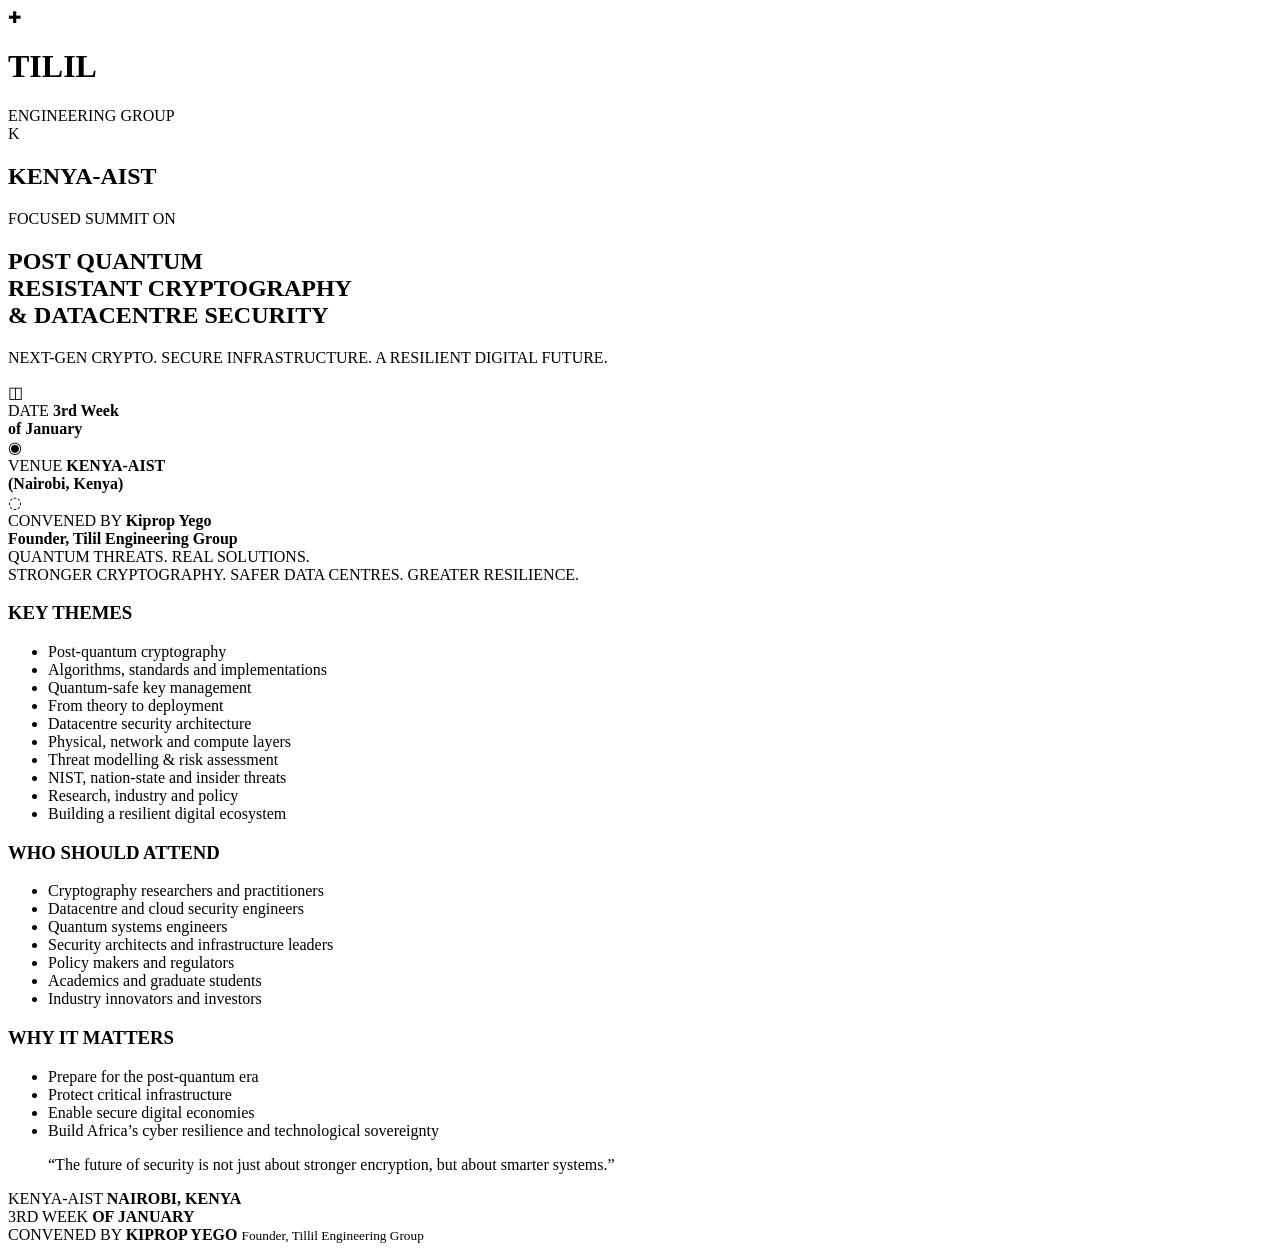
==== index.html @ 7e818df9 "Create landing page for the post-quantum cyber summit." ====
<!DOCTYPE html>
<html lang="en">
  <head>
    <meta charset="UTF-8" />
    <meta name="viewport" content="width=device-width, initial-scale=1.0" />
    <title>Post Quantum Security Summit</title>
    <meta
      name="description"
      content="Post Quantum Resistant Cryptography & Datacentre Security Summit in Nairobi, Kenya."
    />
    <link rel="preconnect" href="https://fonts.googleapis.com" />
    <link rel="preconnect" href="https://fonts.gstatic.com" crossorigin />
    <link
      href="https://fonts.googleapis.com/css2?family=Inter:wght@400;500;600;700;800;900&family=Orbitron:wght@400;500;600;700;800;900&display=swap"
      rel="stylesheet"
    />
    <link rel="stylesheet" href="styles.css" />
  </head>
  <body>
    <div class="page-shell">
      <header class="topbar">
        <div class="brand-block left-brand">
          <div class="cross-icon" aria-hidden="true">✚</div>
          <div class="brand-copy">
            <h1>TILIL</h1>
            <span>ENGINEERING GROUP</span>
          </div>
        </div>

        <div class="brand-block right-brand">
          <div class="brand-mark" aria-hidden="true">K</div>
          <div class="brand-copy">
            <h2>KENYA-AIST</h2>
          </div>
        </div>
      </header>

      <main class="content">
        <section class="hero">
          <div class="hero-text">
            <p class="eyebrow">FOCUSED SUMMIT ON</p>
            <h2>
              POST QUANTUM<br />
              RESISTANT CRYPTOGRAPHY<br />
              &amp; DATACENTRE SECURITY
            </h2>
            <p class="hero-tagline">
              NEXT-GEN CRYPTO. SECURE INFRASTRUCTURE. A RESILIENT DIGITAL FUTURE.
            </p>
          </div>

          <div class="event-meta">
            <div class="meta-item">
              <div class="meta-icon">◫</div>
              <div class="meta-copy">
                <span class="label">DATE</span>
                <strong>3rd Week<br />of January</strong>
              </div>
            </div>

            <div class="meta-item">
              <div class="meta-icon">◉</div>
              <div class="meta-copy">
                <span class="label">VENUE</span>
                <strong>KENYA-AIST<br />(Nairobi, Kenya)</strong>
              </div>
            </div>

            <div class="meta-item">
              <div class="meta-icon">◌</div>
              <div class="meta-copy">
                <span class="label">CONVENED BY</span>
                <strong>Kiprop Yego<br />Founder, Tilil Engineering Group</strong>
              </div>
            </div>
          </div>
        </section>

        <section class="threat-band">
          <div class="threat-copy left">
            <span>QUANTUM</span>
            <span>THREATS.</span>
            <span>REAL SOLUTIONS.</span>
          </div>

          <div class="shield-wrap" aria-label="Cyber security illustration">
            <div class="shield">
              <div class="lock">
                <span class="lock-shackle"></span>
                <span class="lock-body"></span>
              </div>
            </div>
          </div>

          <div class="threat-copy right">
            <span>STRONGER</span>
            <span>CRYPTOGRAPHY.</span>
            <span>SAFER DATA CENTRES.</span>
            <span>GREATER RESILIENCE.</span>
          </div>
        </section>

        <section class="info-panels">
          <article class="panel themes">
            <h3>KEY THEMES</h3>
            <ul>
              <li>Post-quantum cryptography</li>
              <li>Algorithms, standards and implementations</li>
              <li>Quantum-safe key management</li>
              <li>From theory to deployment</li>
              <li>Datacentre security architecture</li>
              <li>Physical, network and compute layers</li>
              <li>Threat modelling &amp; risk assessment</li>
              <li>NIST, nation-state and insider threats</li>
              <li>Research, industry and policy</li>
              <li>Building a resilient digital ecosystem</li>
            </ul>
          </article>

          <article class="panel audience">
            <h3>WHO SHOULD ATTEND</h3>
            <ul>
              <li>Cryptography researchers and practitioners</li>
              <li>Datacentre and cloud security engineers</li>
              <li>Quantum systems engineers</li>
              <li>Security architects and infrastructure leaders</li>
              <li>Policy makers and regulators</li>
              <li>Academics and graduate students</li>
              <li>Industry innovators and investors</li>
            </ul>
          </article>

          <article class="panel why">
            <h3>WHY IT MATTERS</h3>
            <ul>
              <li>Prepare for the post-quantum era</li>
              <li>Protect critical infrastructure</li>
              <li>Enable secure digital economies</li>
              <li>Build Africa’s cyber resilience and technological sovereignty</li>
            </ul>
            <blockquote>
              “The future of security is not just about stronger encryption,
              but about smarter systems.”
            </blockquote>
          </article>
        </section>

        <footer class="bottom-banner">
          <div class="footer-item location">
            <span class="mini-label">KENYA-AIST</span>
            <strong>NAIROBI, KENYA</strong>
          </div>
          <div class="footer-item date-box">
            <span class="mini-label">3RD WEEK</span>
            <strong>OF JANUARY</strong>
          </div>
          <div class="footer-item host">
            <span class="mini-label">CONVENED BY</span>
            <strong>KIPROP YEGO</strong>
            <small>Founder, Tillil Engineering Group</small>
          </div>
        </footer>
      </main>
    </div>
  </body>
</html>
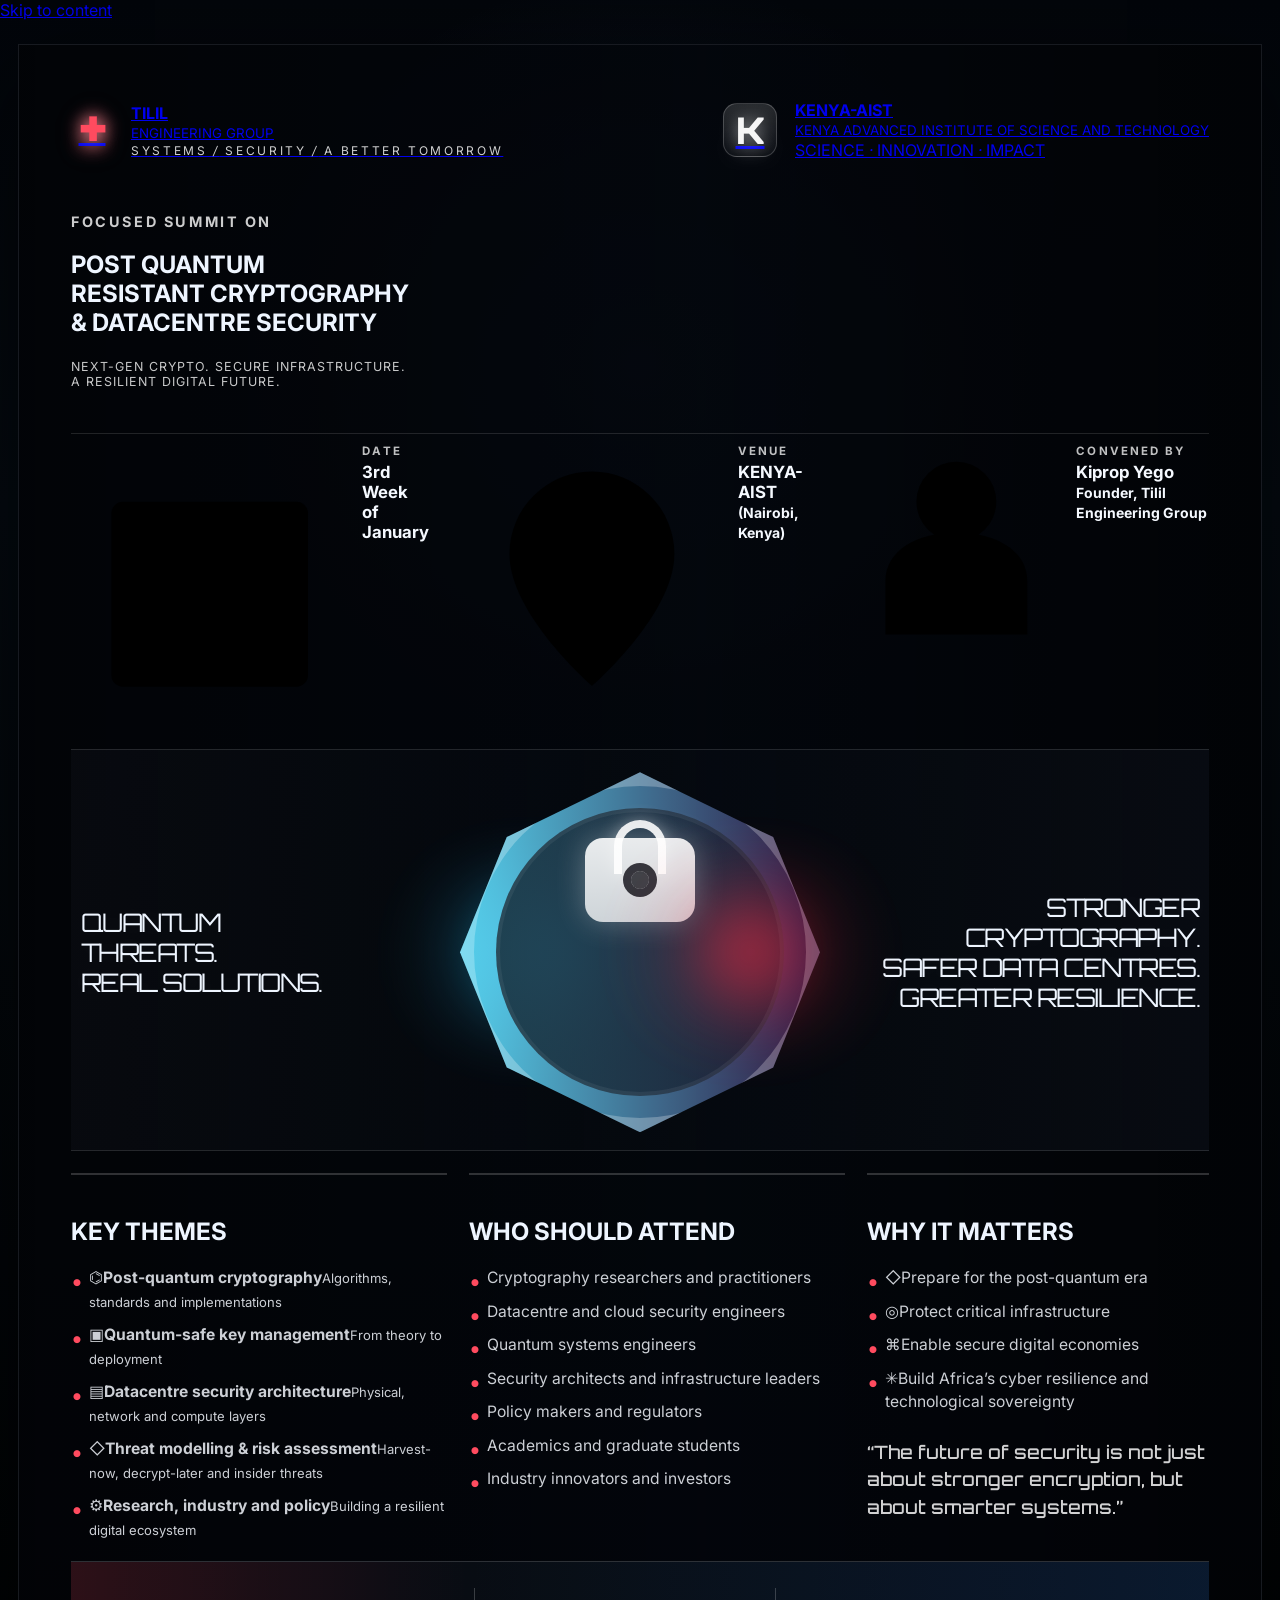
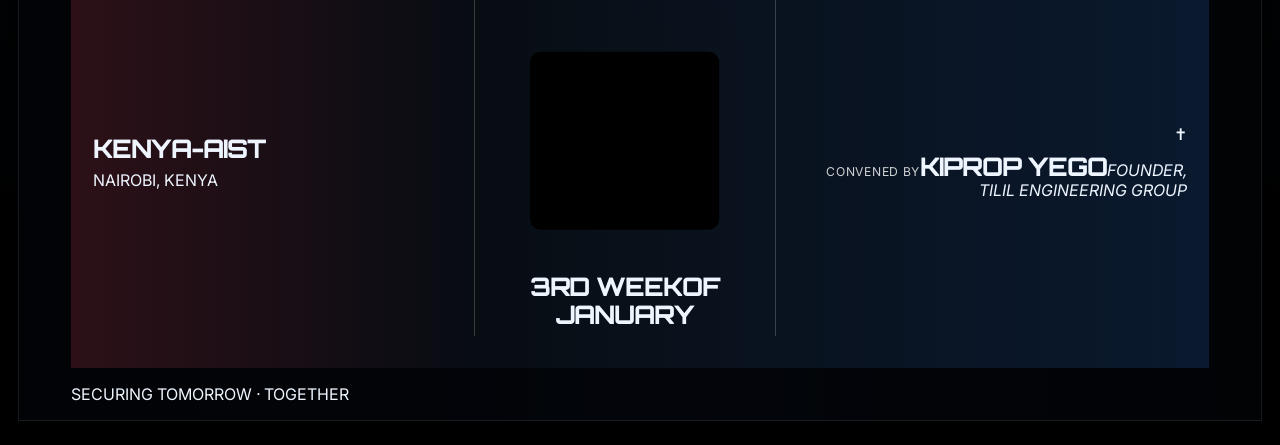
==== commit f2f59ccc: "Refine summit landing page markup and accessibility" ====
--- a/index.html
+++ b/index.html
@@ -3,163 +3,76 @@
   <head>
     <meta charset="UTF-8" />
     <meta name="viewport" content="width=device-width, initial-scale=1.0" />
-    <title>Post Quantum Security Summit</title>
-    <meta
-      name="description"
-      content="Post Quantum Resistant Cryptography & Datacentre Security Summit in Nairobi, Kenya."
-    />
+    <meta name="theme-color" content="#04070e" />
+    <title>Post Quantum Security Summit | Nairobi, Kenya</title>
+    <meta name="description" content="Post Quantum Resistant Cryptography & Datacentre Security Summit in Nairobi, Kenya. Next-gen crypto. Secure infrastructure. A resilient digital future." />
+    <meta property="og:title" content="Post Quantum Security Summit" />
+    <meta property="og:description" content="A focused summit on post-quantum resistant cryptography and datacentre security in Nairobi, Kenya." />
     <link rel="preconnect" href="https://fonts.googleapis.com" />
     <link rel="preconnect" href="https://fonts.gstatic.com" crossorigin />
-    <link
-      href="https://fonts.googleapis.com/css2?family=Inter:wght@400;500;600;700;800;900&family=Orbitron:wght@400;500;600;700;800;900&display=swap"
-      rel="stylesheet"
-    />
+    <link href="https://fonts.googleapis.com/css2?family=Inter:wght@400;500;600;700;800;900&family=Orbitron:wght@400;500;600;700;800;900&display=swap" rel="stylesheet" />
     <link rel="stylesheet" href="styles.css" />
+    <link rel="stylesheet" href="refinements.css" />
+    <script src="script.js" defer></script>
   </head>
   <body>
-    <div class="page-shell">
+    <a class="skip-link" href="#main">Skip to content</a>
+    <div class="page-shell" id="main">
       <header class="topbar">
-        <div class="brand-block left-brand">
-          <div class="cross-icon" aria-hidden="true">✚</div>
-          <div class="brand-copy">
-            <h1>TILIL</h1>
-            <span>ENGINEERING GROUP</span>
-          </div>
-        </div>
-
-        <div class="brand-block right-brand">
-          <div class="brand-mark" aria-hidden="true">K</div>
-          <div class="brand-copy">
-            <h2>KENYA-AIST</h2>
-          </div>
-        </div>
+        <a class="brand-block left-brand" href="#top" aria-label="Tilil Engineering Group home">
+          <span class="cross-icon" aria-hidden="true">✚</span>
+          <span class="brand-copy"><strong>TILIL</strong><small>ENGINEERING GROUP</small><span class="brand-motto">SYSTEMS <i>/</i> SECURITY <i>/</i> A BETTER TOMORROW</span></span>
+        </a>
+        <span class="brand-divider" aria-hidden="true"></span>
+        <a class="brand-block right-brand" href="#top" aria-label="Kenya Advanced Institute of Science and Technology">
+          <span class="brand-mark" aria-hidden="true">K</span>
+          <span class="brand-copy"><strong>KENYA-AIST</strong><small>KENYA ADVANCED INSTITUTE OF SCIENCE AND TECHNOLOGY</small><span class="brand-motto">SCIENCE <i>·</i> INNOVATION <i>·</i> IMPACT</span></span>
+        </a>
       </header>
 
       <main class="content">
-        <section class="hero">
-          <div class="hero-text">
+        <section class="hero" id="top" aria-labelledby="hero-title">
+          <div class="hero-text reveal">
             <p class="eyebrow">FOCUSED SUMMIT ON</p>
-            <h2>
-              POST QUANTUM<br />
-              RESISTANT CRYPTOGRAPHY<br />
-              &amp; DATACENTRE SECURITY
-            </h2>
-            <p class="hero-tagline">
-              NEXT-GEN CRYPTO. SECURE INFRASTRUCTURE. A RESILIENT DIGITAL FUTURE.
-            </p>
+            <h1 id="hero-title">POST QUANTUM<br />RESISTANT CRYPTOGRAPHY<br /><span>&amp;</span> DATACENTRE SECURITY</h1>
+            <p class="hero-tagline">NEXT-GEN CRYPTO. SECURE INFRASTRUCTURE.<br />A RESILIENT DIGITAL FUTURE.</p>
           </div>
-
-          <div class="event-meta">
-            <div class="meta-item">
-              <div class="meta-icon">◫</div>
-              <div class="meta-copy">
-                <span class="label">DATE</span>
-                <strong>3rd Week<br />of January</strong>
-              </div>
-            </div>
-
-            <div class="meta-item">
-              <div class="meta-icon">◉</div>
-              <div class="meta-copy">
-                <span class="label">VENUE</span>
-                <strong>KENYA-AIST<br />(Nairobi, Kenya)</strong>
-              </div>
-            </div>
-
-            <div class="meta-item">
-              <div class="meta-icon">◌</div>
-              <div class="meta-copy">
-                <span class="label">CONVENED BY</span>
-                <strong>Kiprop Yego<br />Founder, Tilil Engineering Group</strong>
-              </div>
-            </div>
+          <div class="event-meta reveal" aria-label="Event details">
+            <div class="meta-item"><svg aria-hidden="true" viewBox="0 0 48 48"><rect x="7" y="10" width="34" height="32" rx="2"/><path d="M15 5v10M33 5v10M7 19h34M15 26h6M27 26h6M15 33h6"/></svg><div class="meta-copy"><span class="label">DATE</span><strong>3rd Week<br />of January</strong></div></div>
+            <div class="meta-item"><svg aria-hidden="true" viewBox="0 0 48 48"><path d="M39 20c0 11-15 24-15 24S9 31 9 20a15 15 0 1 1 30 0Z"/><circle cx="24" cy="20" r="5"/></svg><div class="meta-copy"><span class="label">VENUE</span><strong>KENYA-AIST<br /><small>(Nairobi, Kenya)</small></strong></div></div>
+            <div class="meta-item"><svg aria-hidden="true" viewBox="0 0 48 48"><circle cx="24" cy="13" r="9"/><path d="M8 43V31c0-7 7-11 16-11s16 4 16 11v12M16 32h16M13 43h22"/></svg><div class="meta-copy"><span class="label">CONVENED BY</span><strong>Kiprop Yego<br /><small>Founder, Tilil Engineering Group</small></strong></div></div>
           </div>
         </section>
 
-        <section class="threat-band">
-          <div class="threat-copy left">
-            <span>QUANTUM</span>
-            <span>THREATS.</span>
-            <span>REAL SOLUTIONS.</span>
-          </div>
-
-          <div class="shield-wrap" aria-label="Cyber security illustration">
-            <div class="shield">
-              <div class="lock">
-                <span class="lock-shackle"></span>
-                <span class="lock-body"></span>
-              </div>
-            </div>
-          </div>
-
-          <div class="threat-copy right">
-            <span>STRONGER</span>
-            <span>CRYPTOGRAPHY.</span>
-            <span>SAFER DATA CENTRES.</span>
-            <span>GREATER RESILIENCE.</span>
-          </div>
+        <section class="threat-band" aria-label="Summit message: quantum threats and real solutions">
+          <div class="threat-copy left"><span>QUANTUM</span><span>THREATS.</span><span>REAL SOLUTIONS.</span></div>
+          <div class="shield-wrap" role="img" aria-label="Glowing cybersecurity lock surrounded by a blue and red quantum network"><div class="shield"><div class="lock"><span class="lock-shackle"></span><span class="lock-body"></span></div><i class="particle particle-one"></i><i class="particle particle-two"></i><i class="particle particle-three"></i></div></div>
+          <div class="threat-copy right"><span>STRONGER</span><span>CRYPTOGRAPHY.</span><span>SAFER DATA CENTRES.</span><span>GREATER RESILIENCE.</span></div>
         </section>
 
-        <section class="info-panels">
-          <article class="panel themes">
-            <h3>KEY THEMES</h3>
-            <ul>
-              <li>Post-quantum cryptography</li>
-              <li>Algorithms, standards and implementations</li>
-              <li>Quantum-safe key management</li>
-              <li>From theory to deployment</li>
-              <li>Datacentre security architecture</li>
-              <li>Physical, network and compute layers</li>
-              <li>Threat modelling &amp; risk assessment</li>
-              <li>NIST, nation-state and insider threats</li>
-              <li>Research, industry and policy</li>
-              <li>Building a resilient digital ecosystem</li>
-            </ul>
-          </article>
-
-          <article class="panel audience">
-            <h3>WHO SHOULD ATTEND</h3>
-            <ul>
-              <li>Cryptography researchers and practitioners</li>
-              <li>Datacentre and cloud security engineers</li>
-              <li>Quantum systems engineers</li>
-              <li>Security architects and infrastructure leaders</li>
-              <li>Policy makers and regulators</li>
-              <li>Academics and graduate students</li>
-              <li>Industry innovators and investors</li>
-            </ul>
-          </article>
-
-          <article class="panel why">
-            <h3>WHY IT MATTERS</h3>
-            <ul>
-              <li>Prepare for the post-quantum era</li>
-              <li>Protect critical infrastructure</li>
-              <li>Enable secure digital economies</li>
-              <li>Build Africa’s cyber resilience and technological sovereignty</li>
-            </ul>
-            <blockquote>
-              “The future of security is not just about stronger encryption,
-              but about smarter systems.”
-            </blockquote>
-          </article>
+        <section class="info-panels" aria-label="Summit information">
+          <article class="panel themes reveal"><h2>KEY THEMES</h2><ul class="theme-list">
+            <li><span class="topic-icon" aria-hidden="true">⌬</span><span><strong>Post-quantum cryptography</strong><small>Algorithms, standards and implementations</small></span></li>
+            <li><span class="topic-icon" aria-hidden="true">▣</span><span><strong>Quantum-safe key management</strong><small>From theory to deployment</small></span></li>
+            <li><span class="topic-icon" aria-hidden="true">▤</span><span><strong>Datacentre security architecture</strong><small>Physical, network and compute layers</small></span></li>
+            <li><span class="topic-icon" aria-hidden="true">◇</span><span><strong>Threat modelling &amp; risk assessment</strong><small>Harvest-now, decrypt-later and insider threats</small></span></li>
+            <li><span class="topic-icon" aria-hidden="true">⚙</span><span><strong>Research, industry and policy</strong><small>Building a resilient digital ecosystem</small></span></li>
+          </ul></article>
+          <article class="panel audience reveal"><h2>WHO SHOULD ATTEND</h2><ul class="bullet-list">
+            <li>Cryptography researchers and practitioners</li><li>Datacentre and cloud security engineers</li><li>Quantum systems engineers</li><li>Security architects and infrastructure leaders</li><li>Policy makers and regulators</li><li>Academics and graduate students</li><li>Industry innovators and investors</li>
+          </ul></article>
+          <article class="panel why reveal"><h2>WHY IT MATTERS</h2><ul class="impact-list">
+            <li><span aria-hidden="true">◇</span>Prepare for the post-quantum era</li><li><span aria-hidden="true">◎</span>Protect critical infrastructure</li><li><span aria-hidden="true">⌘</span>Enable secure digital economies</li><li><span aria-hidden="true">✳</span>Build Africa’s cyber resilience and technological sovereignty</li>
+          </ul><blockquote>“The future of security is not just about stronger encryption, but about smarter systems.”</blockquote><span class="quote-rule" aria-hidden="true"></span></article>
         </section>
 
+        <div class="landscape" role="img" aria-label="African mountain landscape at sunset"></div>
         <footer class="bottom-banner">
-          <div class="footer-item location">
-            <span class="mini-label">KENYA-AIST</span>
-            <strong>NAIROBI, KENYA</strong>
-          </div>
-          <div class="footer-item date-box">
-            <span class="mini-label">3RD WEEK</span>
-            <strong>OF JANUARY</strong>
-          </div>
-          <div class="footer-item host">
-            <span class="mini-label">CONVENED BY</span>
-            <strong>KIPROP YEGO</strong>
-            <small>Founder, Tillil Engineering Group</small>
-          </div>
+          <div class="footer-item location"><strong>KENYA-AIST</strong><span>NAIROBI, KENYA</span></div>
+          <div class="footer-item date-box"><svg aria-hidden="true" viewBox="0 0 48 48"><rect x="7" y="10" width="34" height="32" rx="2"/><path d="M15 5v10M33 5v10M7 19h34M15 27h6M27 27h6"/></svg><span><strong>3RD WEEK</strong><strong>OF JANUARY</strong></span></div>
+          <div class="footer-item host"><span class="footer-cross" aria-hidden="true">✝</span><span><small>CONVENED BY</small><strong>KIPROP YEGO</strong><em>Founder, Tilil Engineering Group</em></span></div>
         </footer>
+        <div class="footer-slogan"><span></span><p>SECURING TOMORROW <i>·</i> TOGETHER</p><span></span></div>
       </main>
     </div>
   </body>
--- a/styles.css
+++ b/styles.css
@@ -0,0 +1,600 @@
+:root {
+  --bg: #04070e;
+  --panel: rgba(9, 12, 19, 0.82);
+  --panel-strong: rgba(8, 10, 16, 0.9);
+  --line: rgba(255, 255, 255, 0.22);
+  --text: #eef5ff;
+  --muted: rgba(239, 245, 255, 0.72);
+  --red: #ff2c43;
+  --red-2: #ff4b5f;
+  --blue: #24c7ff;
+  --cyan: #6ad9ff;
+  --deep-blue: #071a30;
+  --shadow-red: rgba(255, 29, 82, 0.5);
+  --shadow-blue: rgba(0, 153, 255, 0.5);
+}
+
+* {
+  box-sizing: border-box;
+}
+
+html, body {
+  margin: 0;
+  min-height: 100%;
+  background: #000;
+  color: var(--text);
+  font-family: "Inter", sans-serif;
+}
+
+body {
+  background:
+    radial-gradient(circle at 50% 18%, rgba(68, 102, 168, 0.16), transparent 22%),
+    linear-gradient(180deg, #02050a 0%, #040a10 25%, #000 100%);
+}
+
+img {
+  max-width: 100%;
+  display: block;
+}
+
+.page-shell {
+  width: min(1440px, calc(100% - 36px));
+  margin: 24px auto;
+  background: rgba(4, 7, 14, 0.88);
+  border: 1px solid rgba(255, 255, 255, 0.08);
+  box-shadow: 0 30px 90px rgba(0, 0, 0, 0.6);
+  position: relative;
+  overflow: hidden;
+}
+
+.page-shell::before {
+  content: "";
+  position: absolute;
+  inset: 0;
+  background:
+    linear-gradient(90deg, rgba(0, 0, 0, 0.62), rgba(0, 0, 0, 0.2) 55%, rgba(0, 0, 0, 0.7)),
+    url("https://images.unsplash.com/photo-1518770660439-4636190af475?auto=format&fit=crop&w=1600&q=80") center/cover no-repeat;
+  opacity: 0.82;
+}
+
+.topbar,
+.content {
+  position: relative;
+  z-index: 1;
+}
+
+.topbar {
+  display: flex;
+  justify-content: space-between;
+  align-items: center;
+  gap: 20px;
+  padding: 30px 52px 20px;
+  min-height: 160px;
+}
+
+.brand-block {
+  display: flex;
+  align-items: center;
+  gap: 18px;
+  min-width: 0;
+}
+
+.left-brand {
+  flex: 1;
+}
+
+.right-brand {
+  justify-content: flex-end;
+  flex: 1;
+}
+
+.cross-icon,
+.brand-mark {
+  display: grid;
+  place-items: center;
+  color: #fff;
+  font-weight: 900;
+  line-height: 1;
+  text-shadow: 0 0 18px rgba(255, 255, 255, 0.6);
+}
+
+.cross-icon {
+  width: 42px;
+  height: 42px;
+  font-size: 32px;
+  position: relative;
+  color: var(--red-2);
+  filter: drop-shadow(0 0 8px rgba(255, 44, 67, 0.75));
+}
+
+.cross-icon::before {
+  content: "";
+  position: absolute;
+  inset: -10px;
+  border: 1px solid rgba(255, 255, 255, 0.18);
+  transform: rotate(45deg);
+  opacity: 0;
+}
+
+.brand-copy {
+  display: flex;
+  flex-direction: column;
+  gap: 2px;
+}
+
+.brand-copy h1,
+.brand-copy h2 {
+  margin: 0;
+  font-family: "Orbitron", sans-serif;
+  letter-spacing: 0.08em;
+  font-weight: 800;
+  text-transform: uppercase;
+}
+
+.left-brand .brand-copy h1 {
+  font-size: clamp(2.4rem, 4vw, 4rem);
+}
+
+.left-brand .brand-copy span {
+  font-size: 0.75rem;
+  letter-spacing: 0.22em;
+  color: rgba(255, 255, 255, 0.82);
+}
+
+.right-brand .brand-mark {
+  width: 54px;
+  height: 54px;
+  border-radius: 14px;
+  background: linear-gradient(180deg, rgba(255,255,255,0.14), rgba(255,255,255,0.02));
+  border: 1px solid rgba(255, 255, 255, 0.2);
+  font-size: 2.3rem;
+  font-family: "Orbitron", sans-serif;
+  color: rgba(255, 255, 255, 0.95);
+}
+
+.right-brand .brand-copy h2 {
+  font-size: clamp(1.8rem, 2.6vw, 3.2rem);
+  letter-spacing: 0.06em;
+  white-space: nowrap;
+}
+
+.content {
+  padding: 0 52px 0;
+}
+
+.hero {
+  display: flex;
+  flex-direction: column;
+  gap: 26px;
+  padding-top: 8px;
+}
+
+.hero-text {
+  max-width: 1100px;
+}
+
+.eyebrow {
+  margin: 0 0 16px;
+  font-size: 0.9rem;
+  letter-spacing: 0.18em;
+  font-weight: 700;
+  color: rgba(255, 255, 255, 0.8);
+}
+
+.hero-text h2 {
+  margin: 0;
+  font-family: "Orbitron", sans-serif;
+  font-size: clamp(2.9rem, 5vw, 6rem);
+  line-height: 0.98;
+  font-weight: 800;
+  letter-spacing: -0.04em;
+  text-transform: uppercase;
+  color: #f6f8ff;
+  text-shadow: 0 0 30px rgba(255, 255, 255, 0.12);
+}
+
+.hero-text h2::first-line {
+  color: #fff;
+}
+
+.hero-tagline {
+  margin: 22px 0 0;
+  font-size: 0.78rem;
+  letter-spacing: 0.08em;
+  text-transform: uppercase;
+  color: rgba(255, 255, 255, 0.78);
+}
+
+.event-meta {
+  display: grid;
+  grid-template-columns: repeat(3, minmax(200px, 1fr));
+  gap: 30px;
+  margin-top: 18px;
+  padding-top: 10px;
+  border-top: 1px solid rgba(255, 255, 255, 0.12);
+}
+
+.meta-item {
+  display: flex;
+  align-items: flex-start;
+  gap: 14px;
+  min-width: 0;
+}
+
+.meta-icon {
+  display: grid;
+  place-items: center;
+  width: 46px;
+  height: 46px;
+  border: 1px solid rgba(255, 255, 255, 0.28);
+  background: rgba(8, 11, 17, 0.42);
+  color: #fff;
+  font-size: 1.2rem;
+  box-shadow: inset 0 0 12px rgba(255, 255, 255, 0.04);
+}
+
+.meta-copy {
+  display: flex;
+  flex-direction: column;
+  gap: 4px;
+  min-width: 0;
+}
+
+.meta-copy .label {
+  font-size: 0.72rem;
+  letter-spacing: 0.18em;
+  text-transform: uppercase;
+  color: rgba(255,255,255,0.75);
+  font-weight: 700;
+}
+
+.meta-copy strong {
+  font-size: 1.05rem;
+  line-height: 1.2;
+  font-weight: 700;
+  color: #f5f9ff;
+}
+
+.threat-band {
+  display: grid;
+  grid-template-columns: 1fr 1.28fr 1fr;
+  align-items: center;
+  gap: 20px;
+  margin-top: 28px;
+  padding: 22px 0 18px;
+  border-top: 1px solid rgba(255,255,255,0.12);
+  border-bottom: 1px solid rgba(255,255,255,0.12);
+  background: linear-gradient(90deg, rgba(9, 12, 18, 0.7), rgba(12, 18, 27, 0.2), rgba(10,14,22,0.7));
+}
+
+.threat-copy {
+  display: flex;
+  flex-direction: column;
+  gap: 2px;
+  font-family: "Orbitron", sans-serif;
+  font-size: clamp(1.1rem, 2vw, 2.2rem);
+  line-height: 1.1;
+  letter-spacing: -0.06em;
+  text-transform: uppercase;
+  text-shadow: 0 0 18px rgba(255,255,255,0.08);
+}
+
+.threat-copy.left {
+  text-align: left;
+  padding-left: 10px;
+}
+
+.threat-copy.right {
+  text-align: right;
+  padding-right: 10px;
+}
+
+.shield-wrap {
+  position: relative;
+  display: grid;
+  place-items: center;
+  min-height: 260px;
+}
+
+.shield-wrap::before,
+.shield-wrap::after {
+  content: "";
+  position: absolute;
+  inset: 20% 12%;
+  border-radius: 50%;
+  filter: blur(22px);
+  opacity: 0.9;
+}
+
+.shield-wrap::before {
+  background: radial-gradient(circle, rgba(36, 199, 255, 0.7), rgba(36, 199, 255, 0.1) 40%, transparent 72%);
+  transform: translateX(-34%);
+}
+
+.shield-wrap::after {
+  background: radial-gradient(circle, rgba(255, 44, 67, 0.7), rgba(255, 44, 67, 0.1) 40%, transparent 72%);
+  transform: translateX(34%);
+}
+
+.shield {
+  width: min(36vw, 360px);
+  aspect-ratio: 1;
+  position: relative;
+  border-radius: 50%;
+  background: linear-gradient(90deg, rgba(93,225,255,0.9), rgba(206,77,255,0.2));
+  clip-path: polygon(50% 0%, 87% 18%, 100% 50%, 87% 82%, 50% 100%, 13% 82%, 0% 50%, 13% 18%);
+  display: grid;
+  place-items: center;
+  box-shadow:
+    inset 0 0 0 14px rgba(255,255,255,0.25),
+    0 0 50px rgba(38, 224, 255, 0.45),
+    0 0 80px rgba(255, 44, 67, 0.25);
+}
+
+.shield::before {
+  content: "";
+  position: absolute;
+  inset: 10%;
+  border-radius: 50%;
+  background: linear-gradient(90deg, rgba(13, 21, 32, 0.75), rgba(13, 21, 32, 0.55));
+  box-shadow: inset 0 0 0 4px rgba(255,255,255,0.06);
+}
+
+.lock {
+  position: relative;
+  width: 120px;
+  height: 120px;
+  z-index: 1;
+}
+
+.lock-shackle {
+  position: absolute;
+  left: 50%;
+  top: 18px;
+  width: 52px;
+  height: 54px;
+  border: 8px solid rgba(255,255,255,0.9);
+  border-bottom: 0;
+  border-radius: 50px 50px 0 0;
+  transform: translateX(-50%);
+  box-shadow: 0 0 18px rgba(255,255,255,0.38);
+}
+
+.lock-body {
+  position: absolute;
+  left: 50%;
+  bottom: 0;
+  width: 110px;
+  height: 84px;
+  transform: translateX(-50%);
+  border-radius: 18px;
+  background: linear-gradient(180deg, rgba(255,255,255,0.9), rgba(255,255,255,0.78));
+  box-shadow: 0 0 30px rgba(255,255,255,0.3);
+}
+
+.lock-body::before {
+  content: "";
+  position: absolute;
+  left: 50%;
+  top: 50%;
+  width: 18px;
+  height: 18px;
+  transform: translate(-50%, -50%);
+  border-radius: 50%;
+  background: rgba(10, 12, 19, 0.75);
+  box-shadow: 0 0 0 8px rgba(10, 12, 19, 0.8);
+}
+
+.info-panels {
+  display: grid;
+  grid-template-columns: 1.1fr 1.1fr 1fr;
+  gap: 22px;
+  margin-top: 22px;
+  padding-bottom: 20px;
+}
+
+.panel {
+  border-top: 2px solid rgba(255, 255, 255, 0.18);
+  padding-top: 22px;
+  min-height: 260px;
+}
+
+.panel h3 {
+  margin: 0 0 18px;
+  font-family: "Orbitron", sans-serif;
+  font-size: 1.05rem;
+  letter-spacing: 0.08em;
+  text-transform: uppercase;
+}
+
+.panel ul {
+  margin: 0;
+  padding: 0;
+  list-style: none;
+  display: grid;
+  gap: 10px;
+}
+
+.panel li {
+  position: relative;
+  padding-left: 18px;
+  line-height: 1.5;
+  color: rgba(245, 249, 255, 0.83);
+  font-size: 0.98rem;
+}
+
+.panel li::before {
+  content: "•";
+  position: absolute;
+  left: 0;
+  color: var(--red-2);
+  font-size: 1.4rem;
+  top: -2px;
+}
+
+.panel.why {
+  display: flex;
+  flex-direction: column;
+  justify-content: flex-start;
+}
+
+.panel.why blockquote {
+  margin: 24px 0 0;
+  padding-left: 0;
+  color: rgba(255, 255, 255, 0.82);
+  font-size: 1.15rem;
+  line-height: 1.5;
+  font-family: "Orbitron", sans-serif;
+  font-weight: 500;
+  max-width: 26ch;
+}
+
+.bottom-banner {
+  display: grid;
+  grid-template-columns: 1.2fr 1fr 1.3fr;
+  align-items: center;
+  gap: 20px;
+  padding: 26px 22px 32px;
+  background: rgba(11, 18, 26, 0.65);
+  border-top: 1px solid rgba(255,255,255,0.15);
+  position: relative;
+}
+
+.bottom-banner::before {
+  content: "";
+  position: absolute;
+  inset: 0;
+  background: linear-gradient(90deg, rgba(255, 41, 55, 0.15), transparent 35%, rgba(20, 80, 160, 0.2));
+  pointer-events: none;
+}
+
+.footer-item {
+  position: relative;
+  z-index: 1;
+  display: flex;
+  flex-direction: column;
+  gap: 8px;
+  text-transform: uppercase;
+}
+
+.mini-label {
+  font-size: 0.74rem;
+  letter-spacing: 0.12em;
+  font-weight: 700;
+  color: rgba(255,255,255,0.78);
+}
+
+.footer-item strong {
+  font-size: clamp(1.2rem, 2vw, 2.5rem);
+  line-height: 1.1;
+  letter-spacing: -0.04em;
+  font-family: "Orbitron", sans-serif;
+  font-weight: 800;
+}
+
+.footer-item small {
+  font-size: 0.76rem;
+  letter-spacing: 0.06em;
+  color: rgba(255,255,255,0.8);
+}
+
+.date-box {
+  text-align: center;
+  border-left: 1px solid rgba(255,255,255,0.2);
+  border-right: 1px solid rgba(255,255,255,0.2);
+  padding: 8px 16px;
+}
+
+.host {
+  text-align: right;
+}
+
+@media (max-width: 980px) {
+  .topbar,
+  .content {
+    padding-left: 28px;
+    padding-right: 28px;
+  }
+
+  .topbar {
+    padding-top: 24px;
+    flex-direction: column;
+    align-items: flex-start;
+  }
+
+  .right-brand {
+    justify-content: flex-start;
+  }
+
+  .event-meta,
+  .info-panels,
+  .bottom-banner,
+  .threat-band {
+    grid-template-columns: 1fr;
+  }
+
+  .threat-band {
+    gap: 12px;
+  }
+
+  .threat-copy.right,
+  .threat-copy.left {
+    text-align: center;
+    padding: 0;
+  }
+
+  .shield-wrap {
+    min-height: 210px;
+  }
+
+  .shield {
+    width: min(62vw, 300px);
+  }
+
+  .date-box,
+  .host {
+    text-align: left;
+    border: none;
+    padding: 0;
+  }
+}
+
+@media (max-width: 640px) {
+  .page-shell {
+    width: min(100% - 18px, 1440px);
+    margin: 12px auto;
+  }
+
+  .topbar,
+  .content {
+    padding-left: 18px;
+    padding-right: 18px;
+  }
+
+  .hero-text h2 {
+    font-size: 2.5rem;
+  }
+
+  .brand-copy h1,
+  .brand-copy h2 {
+    white-space: normal;
+  }
+
+  .brand-block {
+    gap: 12px;
+  }
+
+  .meta-icon {
+    width: 36px;
+    height: 36px;
+  }
+
+  .event-meta {
+    gap: 18px;
+  }
+
+  .panel li,
+  .meta-copy strong {
+    font-size: 0.92rem;
+  }
+}
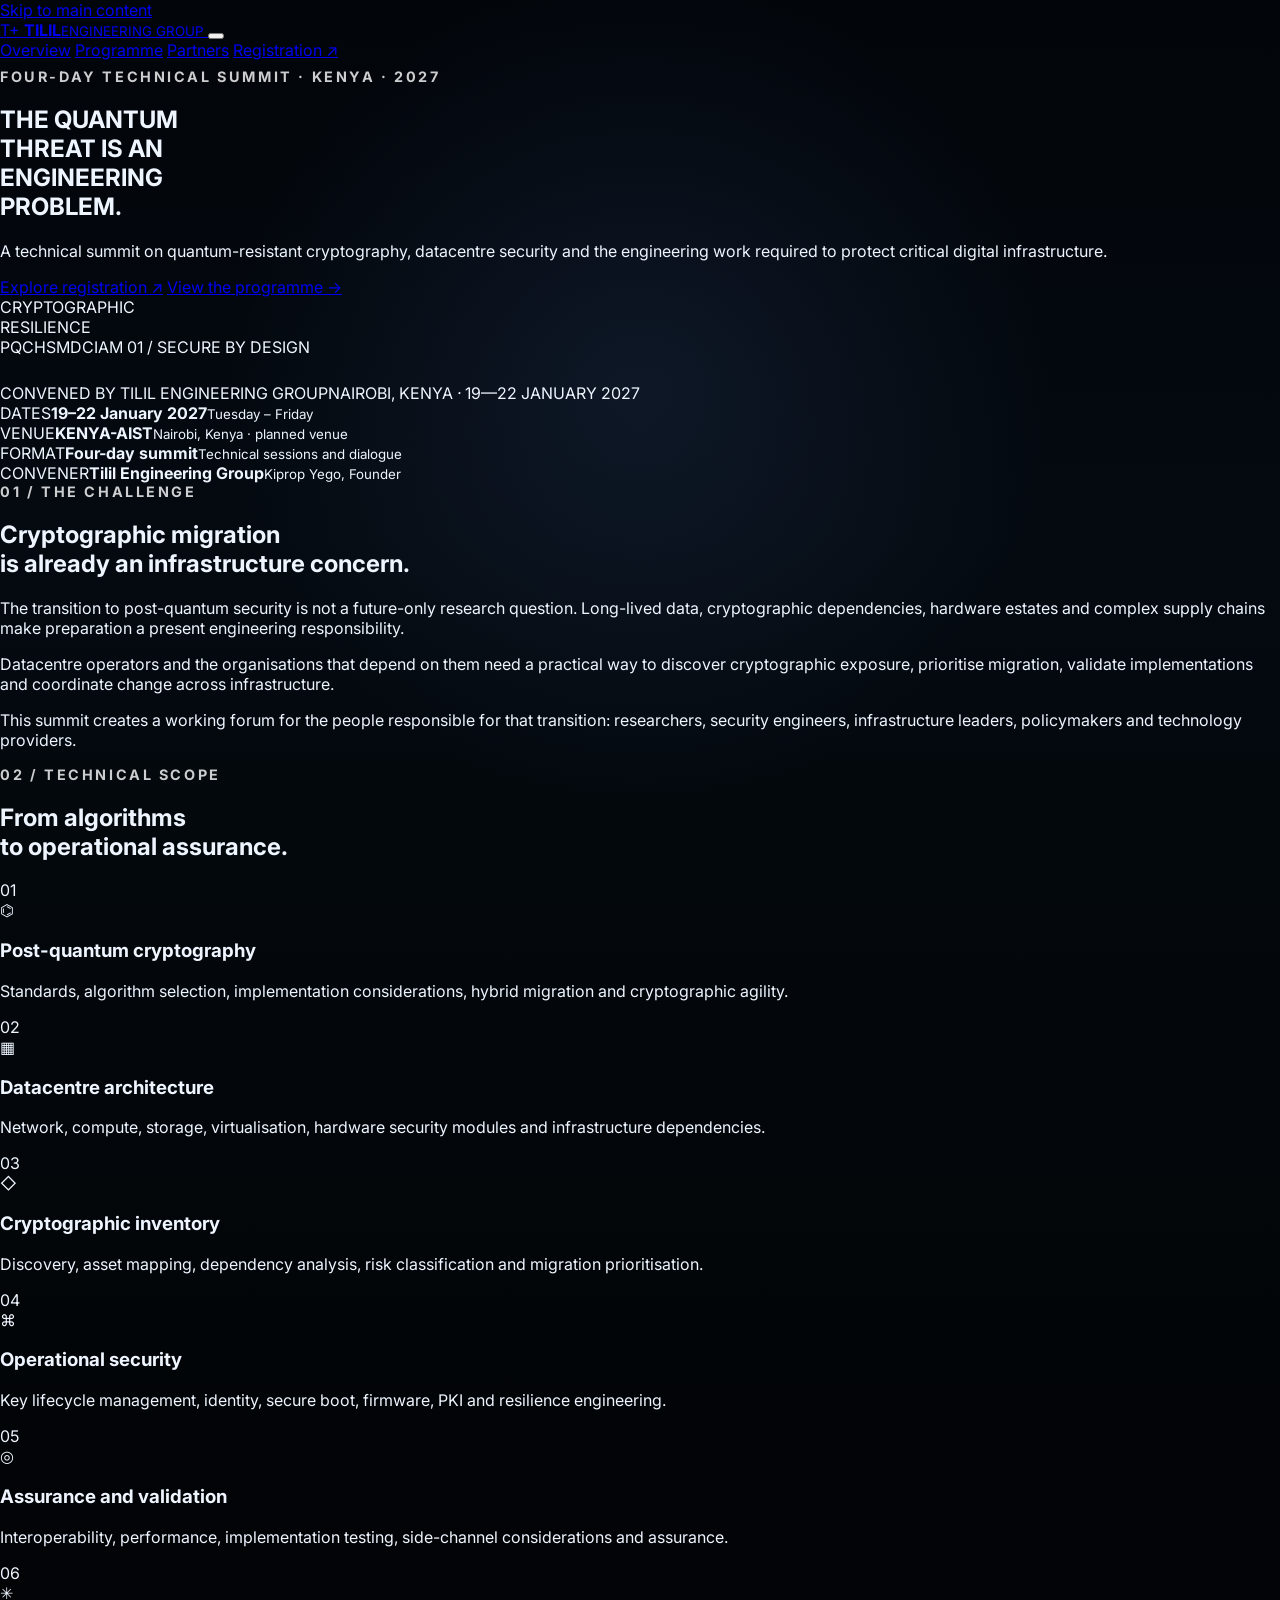
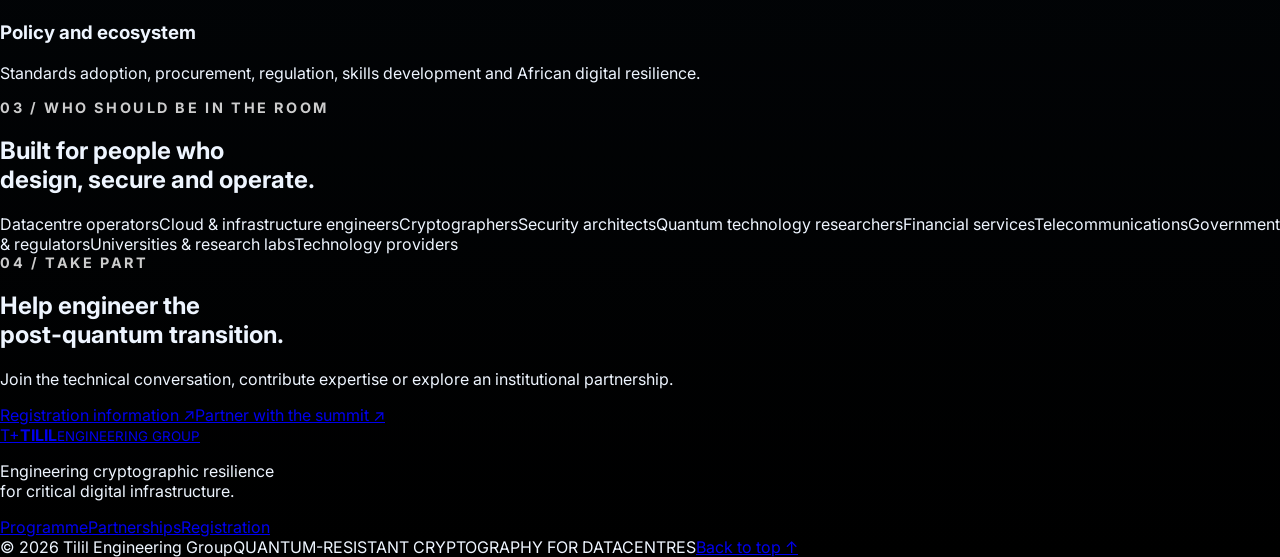
==== commit 6c961e68: "Build summit overview and navigation" ====
--- a/index.html
+++ b/index.html
@@ -1,79 +1,101 @@
-<!DOCTYPE html>
+<!doctype html>
 <html lang="en">
-  <head>
-    <meta charset="UTF-8" />
-    <meta name="viewport" content="width=device-width, initial-scale=1.0" />
-    <meta name="theme-color" content="#04070e" />
-    <title>Post Quantum Security Summit | Nairobi, Kenya</title>
-    <meta name="description" content="Post Quantum Resistant Cryptography & Datacentre Security Summit in Nairobi, Kenya. Next-gen crypto. Secure infrastructure. A resilient digital future." />
-    <meta property="og:title" content="Post Quantum Security Summit" />
-    <meta property="og:description" content="A focused summit on post-quantum resistant cryptography and datacentre security in Nairobi, Kenya." />
-    <link rel="preconnect" href="https://fonts.googleapis.com" />
-    <link rel="preconnect" href="https://fonts.gstatic.com" crossorigin />
-    <link href="https://fonts.googleapis.com/css2?family=Inter:wght@400;500;600;700;800;900&family=Orbitron:wght@400;500;600;700;800;900&display=swap" rel="stylesheet" />
-    <link rel="stylesheet" href="styles.css" />
-    <link rel="stylesheet" href="refinements.css" />
-    <script src="script.js" defer></script>
-  </head>
-  <body>
-    <a class="skip-link" href="#main">Skip to content</a>
-    <div class="page-shell" id="main">
-      <header class="topbar">
-        <a class="brand-block left-brand" href="#top" aria-label="Tilil Engineering Group home">
-          <span class="cross-icon" aria-hidden="true">✚</span>
-          <span class="brand-copy"><strong>TILIL</strong><small>ENGINEERING GROUP</small><span class="brand-motto">SYSTEMS <i>/</i> SECURITY <i>/</i> A BETTER TOMORROW</span></span>
-        </a>
-        <span class="brand-divider" aria-hidden="true"></span>
-        <a class="brand-block right-brand" href="#top" aria-label="Kenya Advanced Institute of Science and Technology">
-          <span class="brand-mark" aria-hidden="true">K</span>
-          <span class="brand-copy"><strong>KENYA-AIST</strong><small>KENYA ADVANCED INSTITUTE OF SCIENCE AND TECHNOLOGY</small><span class="brand-motto">SCIENCE <i>·</i> INNOVATION <i>·</i> IMPACT</span></span>
-        </a>
-      </header>
+<head>
+  <meta charset="utf-8">
+  <meta name="viewport" content="width=device-width, initial-scale=1">
+  <meta name="theme-color" content="#050914">
+  <meta name="description" content="Quantum-Resistant Cryptography for Datacentres — a four-day technical summit in Kenya, convened by Tilil Engineering Group. 19–22 January 2027.">
+  <meta property="og:type" content="website">
+  <meta property="og:title" content="Quantum-Resistant Cryptography for Datacentres | Nairobi 2027">
+  <meta property="og:description" content="Four days bringing cryptography, datacentre engineering, security architecture, research and policy together.">
+  <title>Quantum-Resistant Cryptography for Datacentres | 2027 Summit</title>
+  <link rel="preconnect" href="https://fonts.googleapis.com">
+  <link rel="preconnect" href="https://fonts.gstatic.com" crossorigin>
+  <link href="https://fonts.googleapis.com/css2?family=DM+Mono:wght@400;500&family=Inter:wght@400;500;600;700;800;900&family=Space+Grotesk:wght@500;600;700&display=swap" rel="stylesheet">
+  <link rel="stylesheet" href="styles.css">
+  <link rel="stylesheet" href="refinements.css">
+  <script src="script.js" defer></script>
+</head>
+<body>
+  <a class="skip-link" href="#main">Skip to main content</a>
+  <header class="site-header">
+    <a class="brand" href="index.html" aria-label="Summit home">
+      <span class="brand-symbol" aria-hidden="true">T<span>+</span></span>
+      <span class="brand-name"><strong>TILIL</strong><small>ENGINEERING GROUP</small></span>
+    </a>
+    <button class="menu-toggle" type="button" aria-expanded="false" aria-controls="primary-nav" aria-label="Open navigation"><span></span><span></span></button>
+    <nav class="primary-nav" id="primary-nav" aria-label="Main navigation">
+      <a href="index.html" aria-current="page">Overview</a>
+      <a href="programme.html">Programme</a>
+      <a href="sponsors.html">Partners</a>
+      <a class="nav-cta" href="registration.html">Registration <span aria-hidden="true">↗</span></a>
+    </nav>
+  </header>
 
-      <main class="content">
-        <section class="hero" id="top" aria-labelledby="hero-title">
-          <div class="hero-text reveal">
-            <p class="eyebrow">FOCUSED SUMMIT ON</p>
-            <h1 id="hero-title">POST QUANTUM<br />RESISTANT CRYPTOGRAPHY<br /><span>&amp;</span> DATACENTRE SECURITY</h1>
-            <p class="hero-tagline">NEXT-GEN CRYPTO. SECURE INFRASTRUCTURE.<br />A RESILIENT DIGITAL FUTURE.</p>
+  <main id="main">
+    <section class="hero section-wrap">
+      <div class="hero-grid">
+        <div class="hero-copy">
+          <p class="eyebrow"><span class="status-dot"></span> FOUR-DAY TECHNICAL SUMMIT · KENYA · 2027</p>
+          <h1>THE QUANTUM<br>THREAT IS AN<br><span>ENGINEERING</span><br>PROBLEM.</h1>
+          <p class="hero-lede">A technical summit on quantum-resistant cryptography, datacentre security and the engineering work required to protect critical digital infrastructure.</p>
+          <div class="hero-actions">
+            <a class="button button-primary" href="registration.html">Explore registration <span aria-hidden="true">↗</span></a>
+            <a class="text-link" href="programme.html">View the programme <span aria-hidden="true">→</span></a>
           </div>
-          <div class="event-meta reveal" aria-label="Event details">
-            <div class="meta-item"><svg aria-hidden="true" viewBox="0 0 48 48"><rect x="7" y="10" width="34" height="32" rx="2"/><path d="M15 5v10M33 5v10M7 19h34M15 26h6M27 26h6M15 33h6"/></svg><div class="meta-copy"><span class="label">DATE</span><strong>3rd Week<br />of January</strong></div></div>
-            <div class="meta-item"><svg aria-hidden="true" viewBox="0 0 48 48"><path d="M39 20c0 11-15 24-15 24S9 31 9 20a15 15 0 1 1 30 0Z"/><circle cx="24" cy="20" r="5"/></svg><div class="meta-copy"><span class="label">VENUE</span><strong>KENYA-AIST<br /><small>(Nairobi, Kenya)</small></strong></div></div>
-            <div class="meta-item"><svg aria-hidden="true" viewBox="0 0 48 48"><circle cx="24" cy="13" r="9"/><path d="M8 43V31c0-7 7-11 16-11s16 4 16 11v12M16 32h16M13 43h22"/></svg><div class="meta-copy"><span class="label">CONVENED BY</span><strong>Kiprop Yego<br /><small>Founder, Tilil Engineering Group</small></strong></div></div>
-          </div>
-        </section>
+        </div>
+        <div class="hero-art" role="img" aria-label="Abstract illustration of a protected digital infrastructure network">
+          <div class="orbit orbit-one"></div><div class="orbit orbit-two"></div>
+          <div class="core-shield"><div class="core-lock"><i></i><b></b></div><span class="core-label">CRYPTOGRAPHIC<br>RESILIENCE</span></div>
+          <span class="node node-a">PQC</span><span class="node node-b">HSM</span><span class="node node-c">DC</span><span class="node node-d">IAM</span>
+          <span class="art-coordinate">01 / SECURE BY DESIGN</span>
+        </div>
+      </div>
+      <div class="hero-foot"><span>CONVENED BY TILIL ENGINEERING GROUP</span><span>NAIROBI, KENYA <i>·</i> 19—22 JANUARY 2027</span></div>
+    </section>
 
-        <section class="threat-band" aria-label="Summit message: quantum threats and real solutions">
-          <div class="threat-copy left"><span>QUANTUM</span><span>THREATS.</span><span>REAL SOLUTIONS.</span></div>
-          <div class="shield-wrap" role="img" aria-label="Glowing cybersecurity lock surrounded by a blue and red quantum network"><div class="shield"><div class="lock"><span class="lock-shackle"></span><span class="lock-body"></span></div><i class="particle particle-one"></i><i class="particle particle-two"></i><i class="particle particle-three"></i></div></div>
-          <div class="threat-copy right"><span>STRONGER</span><span>CRYPTOGRAPHY.</span><span>SAFER DATA CENTRES.</span><span>GREATER RESILIENCE.</span></div>
-        </section>
+    <section class="event-strip" aria-label="Event facts">
+      <div><span class="fact-label">DATES</span><strong>19–22 January 2027</strong><small>Tuesday – Friday</small></div>
+      <div><span class="fact-label">VENUE</span><strong>KENYA-AIST</strong><small>Nairobi, Kenya · planned venue</small></div>
+      <div><span class="fact-label">FORMAT</span><strong>Four-day summit</strong><small>Technical sessions and dialogue</small></div>
+      <div><span class="fact-label">CONVENER</span><strong>Tilil Engineering Group</strong><small>Kiprop Yego, Founder</small></div>
+    </section>
 
-        <section class="info-panels" aria-label="Summit information">
-          <article class="panel themes reveal"><h2>KEY THEMES</h2><ul class="theme-list">
-            <li><span class="topic-icon" aria-hidden="true">⌬</span><span><strong>Post-quantum cryptography</strong><small>Algorithms, standards and implementations</small></span></li>
-            <li><span class="topic-icon" aria-hidden="true">▣</span><span><strong>Quantum-safe key management</strong><small>From theory to deployment</small></span></li>
-            <li><span class="topic-icon" aria-hidden="true">▤</span><span><strong>Datacentre security architecture</strong><small>Physical, network and compute layers</small></span></li>
-            <li><span class="topic-icon" aria-hidden="true">◇</span><span><strong>Threat modelling &amp; risk assessment</strong><small>Harvest-now, decrypt-later and insider threats</small></span></li>
-            <li><span class="topic-icon" aria-hidden="true">⚙</span><span><strong>Research, industry and policy</strong><small>Building a resilient digital ecosystem</small></span></li>
-          </ul></article>
-          <article class="panel audience reveal"><h2>WHO SHOULD ATTEND</h2><ul class="bullet-list">
-            <li>Cryptography researchers and practitioners</li><li>Datacentre and cloud security engineers</li><li>Quantum systems engineers</li><li>Security architects and infrastructure leaders</li><li>Policy makers and regulators</li><li>Academics and graduate students</li><li>Industry innovators and investors</li>
-          </ul></article>
-          <article class="panel why reveal"><h2>WHY IT MATTERS</h2><ul class="impact-list">
-            <li><span aria-hidden="true">◇</span>Prepare for the post-quantum era</li><li><span aria-hidden="true">◎</span>Protect critical infrastructure</li><li><span aria-hidden="true">⌘</span>Enable secure digital economies</li><li><span aria-hidden="true">✳</span>Build Africa’s cyber resilience and technological sovereignty</li>
-          </ul><blockquote>“The future of security is not just about stronger encryption, but about smarter systems.”</blockquote><span class="quote-rule" aria-hidden="true"></span></article>
-        </section>
+    <section class="section-wrap section-block" id="challenge">
+      <div class="section-heading"><p class="eyebrow">01 / THE CHALLENGE</p><h2>Cryptographic migration<br>is already an infrastructure concern.</h2></div>
+      <div class="two-column-copy">
+        <p class="large-copy">The transition to post-quantum security is not a future-only research question. Long-lived data, cryptographic dependencies, hardware estates and complex supply chains make preparation a present engineering responsibility.</p>
+        <div class="body-copy"><p>Datacentre operators and the organisations that depend on them need a practical way to discover cryptographic exposure, prioritise migration, validate implementations and coordinate change across infrastructure.</p><p>This summit creates a working forum for the people responsible for that transition: researchers, security engineers, infrastructure leaders, policymakers and technology providers.</p></div>
+      </div>
+    </section>
 
-        <div class="landscape" role="img" aria-label="African mountain landscape at sunset"></div>
-        <footer class="bottom-banner">
-          <div class="footer-item location"><strong>KENYA-AIST</strong><span>NAIROBI, KENYA</span></div>
-          <div class="footer-item date-box"><svg aria-hidden="true" viewBox="0 0 48 48"><rect x="7" y="10" width="34" height="32" rx="2"/><path d="M15 5v10M33 5v10M7 19h34M15 27h6M27 27h6"/></svg><span><strong>3RD WEEK</strong><strong>OF JANUARY</strong></span></div>
-          <div class="footer-item host"><span class="footer-cross" aria-hidden="true">✝</span><span><small>CONVENED BY</small><strong>KIPROP YEGO</strong><em>Founder, Tilil Engineering Group</em></span></div>
-        </footer>
-        <div class="footer-slogan"><span></span><p>SECURING TOMORROW <i>·</i> TOGETHER</p><span></span></div>
-      </main>
-    </div>
-  </body>
+    <section class="theme-section">
+      <div class="section-wrap">
+        <div class="section-heading"><p class="eyebrow">02 / TECHNICAL SCOPE</p><h2>From algorithms<br>to operational assurance.</h2></div>
+        <div class="theme-grid">
+          <article class="theme-card"><span class="card-index">01</span><div class="theme-icon">⌬</div><h3>Post-quantum cryptography</h3><p>Standards, algorithm selection, implementation considerations, hybrid migration and cryptographic agility.</p></article>
+          <article class="theme-card"><span class="card-index">02</span><div class="theme-icon">▦</div><h3>Datacentre architecture</h3><p>Network, compute, storage, virtualisation, hardware security modules and infrastructure dependencies.</p></article>
+          <article class="theme-card"><span class="card-index">03</span><div class="theme-icon">◇</div><h3>Cryptographic inventory</h3><p>Discovery, asset mapping, dependency analysis, risk classification and migration prioritisation.</p></article>
+          <article class="theme-card"><span class="card-index">04</span><div class="theme-icon">⌘</div><h3>Operational security</h3><p>Key lifecycle management, identity, secure boot, firmware, PKI and resilience engineering.</p></article>
+          <article class="theme-card"><span class="card-index">05</span><div class="theme-icon">◎</div><h3>Assurance and validation</h3><p>Interoperability, performance, implementation testing, side-channel considerations and assurance.</p></article>
+          <article class="theme-card"><span class="card-index">06</span><div class="theme-icon">✳</div><h3>Policy and ecosystem</h3><p>Standards adoption, procurement, regulation, skills development and African digital resilience.</p></article>
+        </div>
+      </div>
+    </section>
+
+    <section class="section-wrap section-block audience-section">
+      <div class="section-heading"><p class="eyebrow">03 / WHO SHOULD BE IN THE ROOM</p><h2>Built for people who<br>design, secure and operate.</h2></div>
+      <div class="audience-list"><span>Datacentre operators</span><span>Cloud & infrastructure engineers</span><span>Cryptographers</span><span>Security architects</span><span>Quantum technology researchers</span><span>Financial services</span><span>Telecommunications</span><span>Government & regulators</span><span>Universities & research labs</span><span>Technology providers</span></div>
+    </section>
+
+    <section class="cta-band">
+      <div class="section-wrap cta-inner"><div><p class="eyebrow">04 / TAKE PART</p><h2>Help engineer the<br>post-quantum transition.</h2><p>Join the technical conversation, contribute expertise or explore an institutional partnership.</p></div><div class="cta-actions"><a class="button button-light" href="registration.html">Registration information <span aria-hidden="true">↗</span></a><a class="button button-outline" href="sponsors.html">Partner with the summit <span aria-hidden="true">↗</span></a></div></div>
+    </section>
+  </main>
+
+  <footer class="site-footer">
+    <div class="footer-main"><a class="brand footer-brand" href="index.html"><span class="brand-symbol" aria-hidden="true">T<span>+</span></span><span class="brand-name"><strong>TILIL</strong><small>ENGINEERING GROUP</small></span></a><p>Engineering cryptographic resilience<br>for critical digital infrastructure.</p><div class="footer-links"><a href="programme.html">Programme</a><a href="sponsors.html">Partnerships</a><a href="registration.html">Registration</a></div></div>
+    <div class="footer-bottom"><span>© <span data-year>2026</span> Tilil Engineering Group</span><span>QUANTUM-RESISTANT CRYPTOGRAPHY FOR DATACENTRES</span><a href="#main">Back to top ↑</a></div>
+  </footer>
+</body>
 </html>
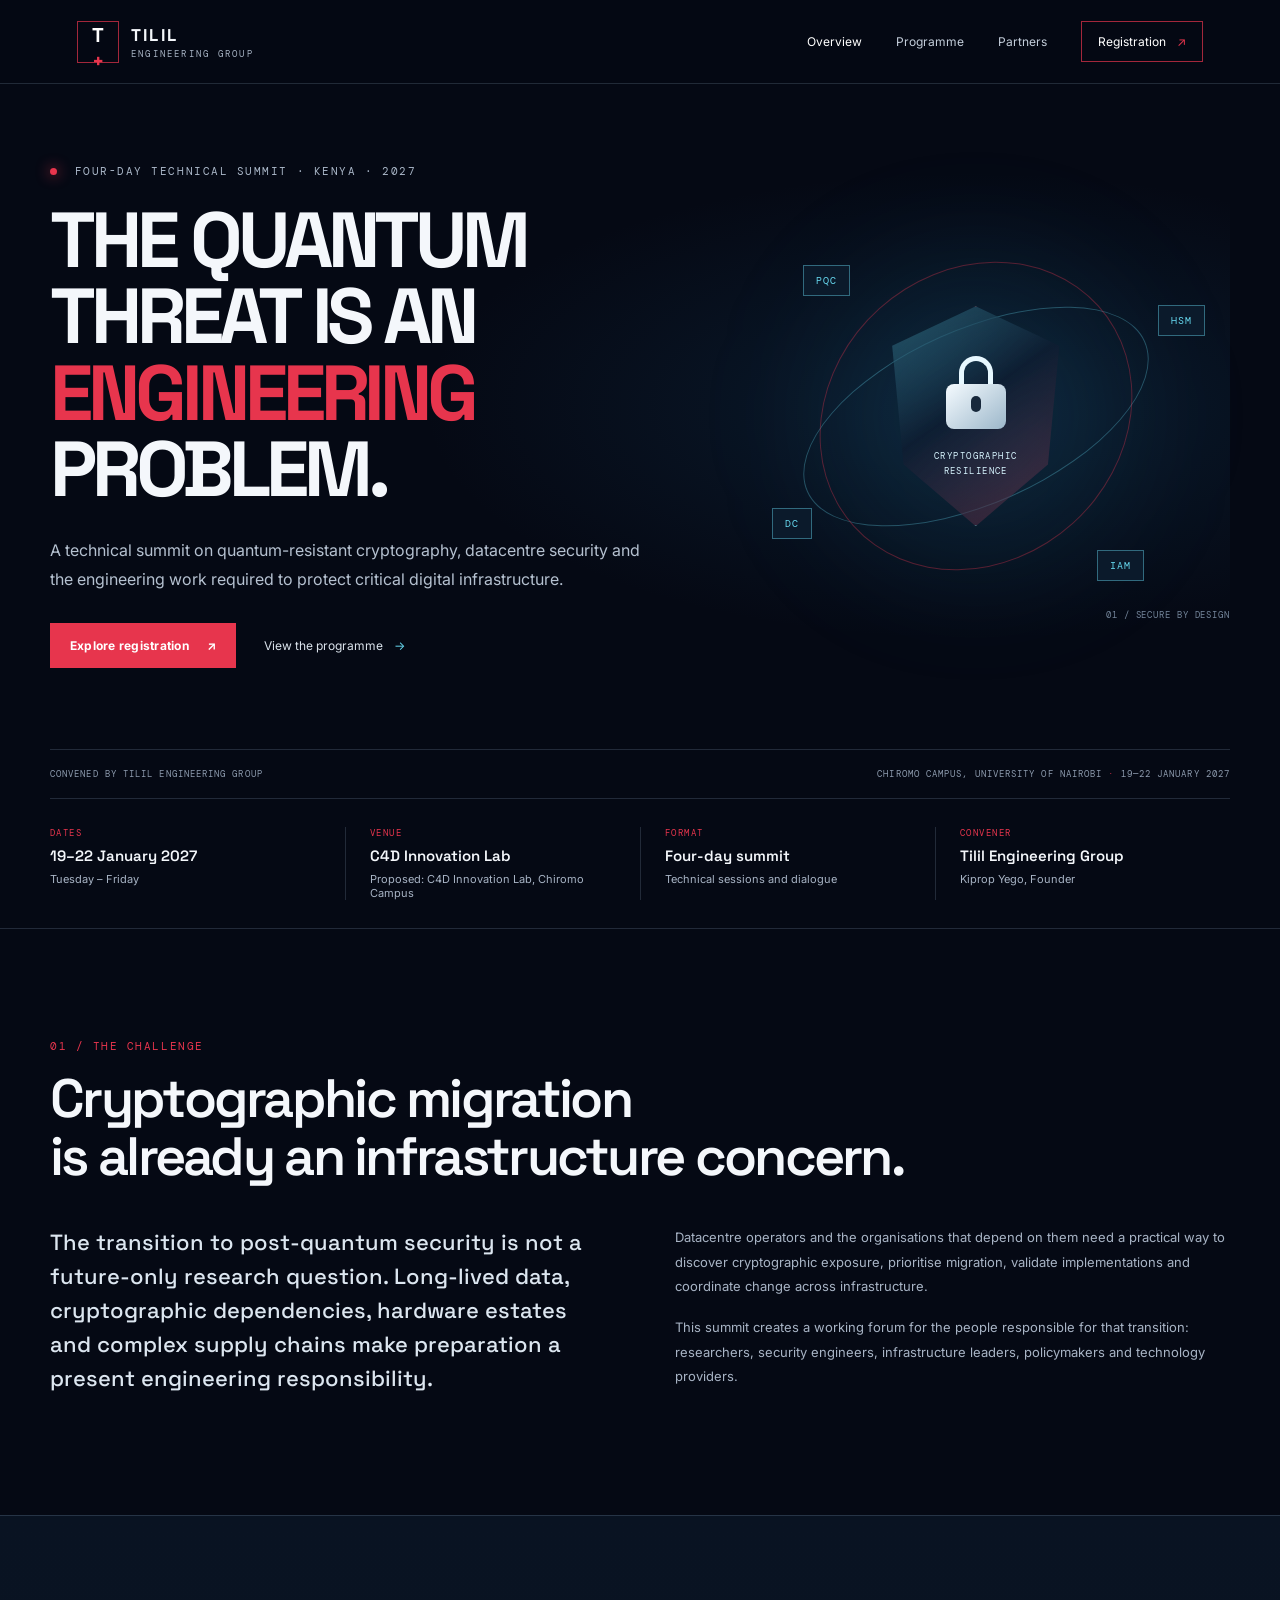
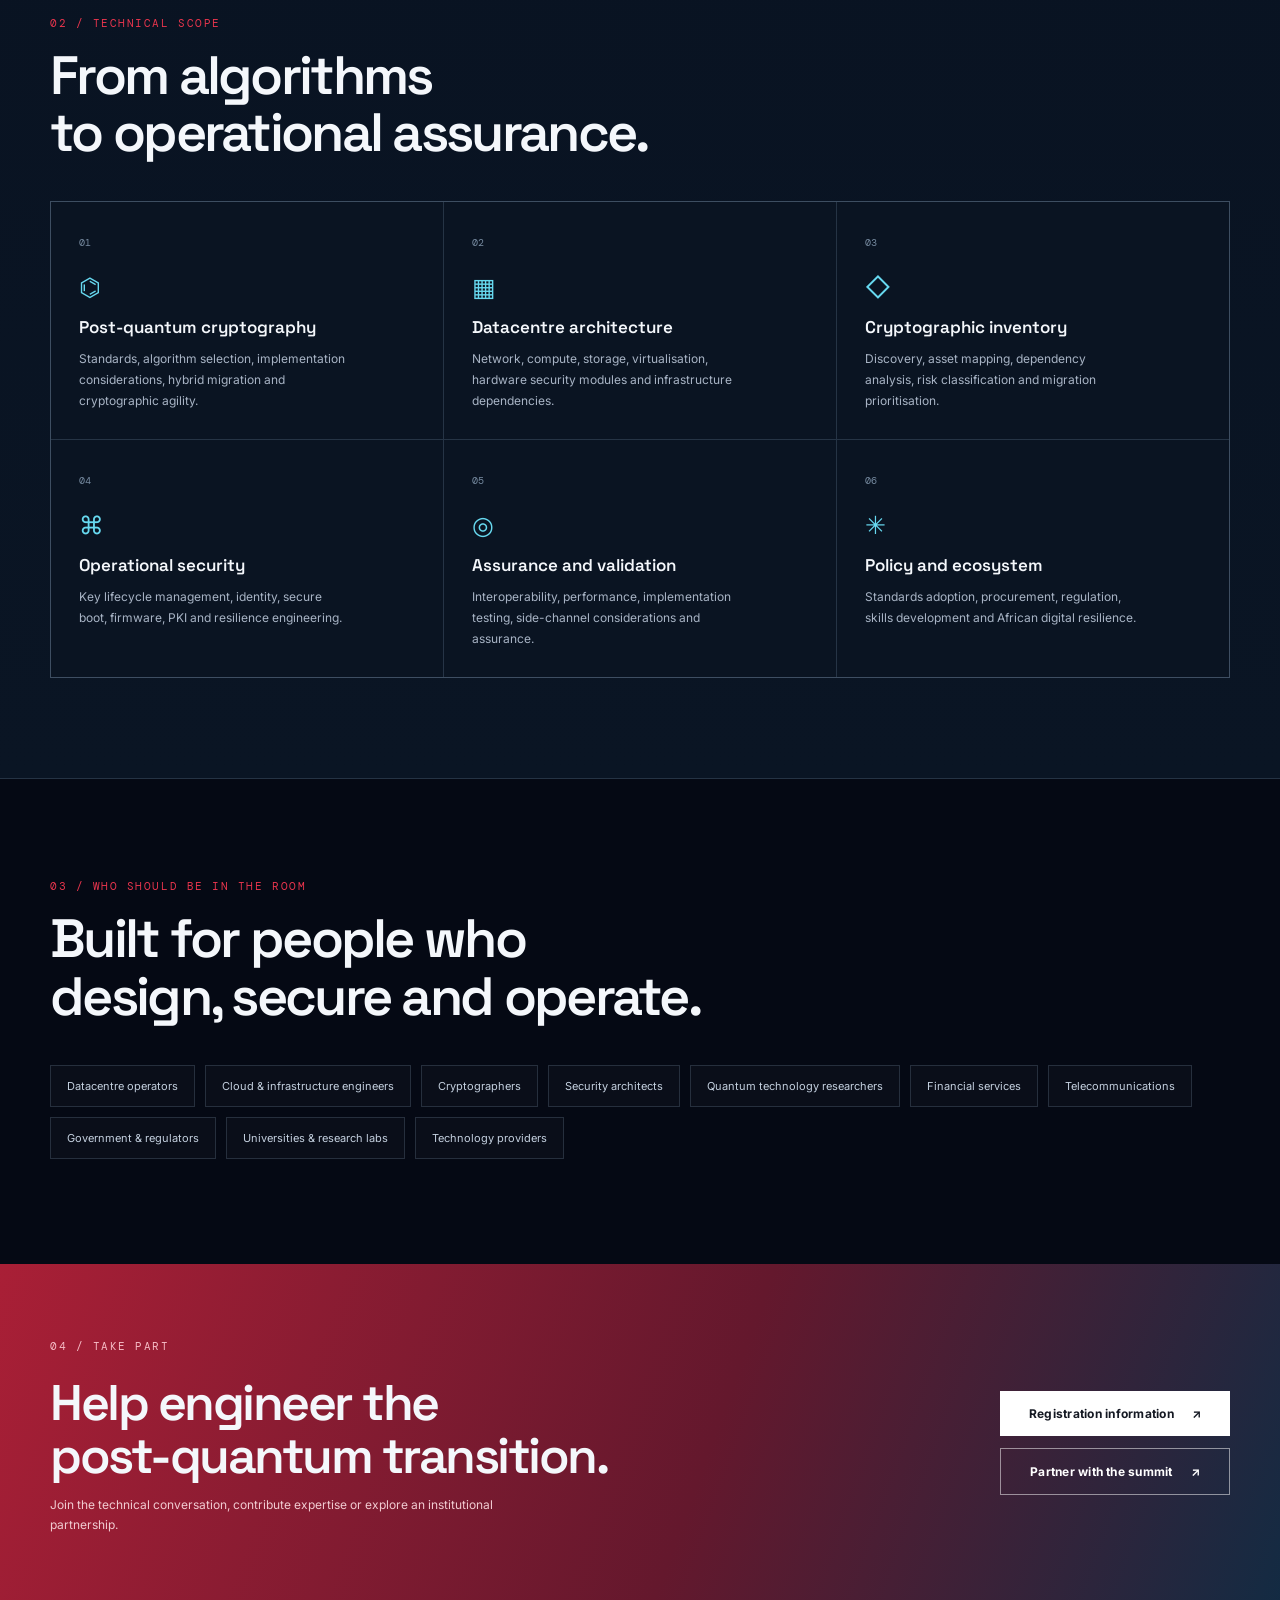
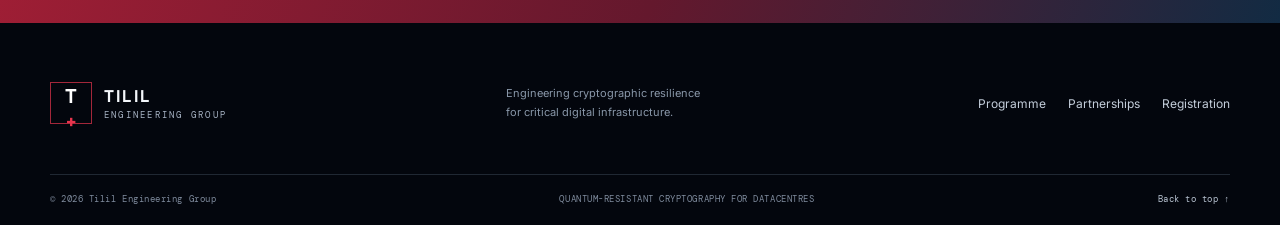
==== commit 41b4b45b: "Update proposed summit venue to UoN C4D Innovation Lab" ====
--- a/index.html
+++ b/index.html
@@ -51,12 +51,12 @@
           <span class="art-coordinate">01 / SECURE BY DESIGN</span>
         </div>
       </div>
-      <div class="hero-foot"><span>CONVENED BY TILIL ENGINEERING GROUP</span><span>NAIROBI, KENYA <i>·</i> 19—22 JANUARY 2027</span></div>
+      <div class="hero-foot"><span>CONVENED BY TILIL ENGINEERING GROUP</span><span>CHIROMO CAMPUS, UNIVERSITY OF NAIROBI <i>·</i> 19—22 JANUARY 2027</span></div>
     </section>
 
     <section class="event-strip" aria-label="Event facts">
       <div><span class="fact-label">DATES</span><strong>19–22 January 2027</strong><small>Tuesday – Friday</small></div>
-      <div><span class="fact-label">VENUE</span><strong>KENYA-AIST</strong><small>Nairobi, Kenya · planned venue</small></div>
+      <div><span class="fact-label">VENUE</span><strong>C4D Innovation Lab</strong><small>Proposed: C4D Innovation Lab, Chiromo Campus</small></div>
       <div><span class="fact-label">FORMAT</span><strong>Four-day summit</strong><small>Technical sessions and dialogue</small></div>
       <div><span class="fact-label">CONVENER</span><strong>Tilil Engineering Group</strong><small>Kiprop Yego, Founder</small></div>
     </section>
--- a/refinements.css
+++ b/refinements.css
@@ -0,0 +1,91 @@
+/* Summit platform design system and responsive layout */
+:root{--ink:#050914;--ink-2:#0a1221;--panel:#0d1929;--line:rgba(180,205,235,.17);--white:#f4f7fb;--muted:#a8b4c5;--red:#e7354d;--cyan:#67d9f0;--mono:"DM Mono",monospace;--display:"Space Grotesk",sans-serif}
+html{scroll-behavior:smooth;scroll-padding-top:90px}
+body{margin:0;background:var(--ink);color:var(--white);font-family:Inter,sans-serif;-webkit-font-smoothing:antialiased}
+a{color:inherit}
+.skip-link{position:absolute;top:-60px;left:16px;z-index:100;background:#fff;color:#000;padding:12px 16px}
+.skip-link:focus{top:12px}
+.site-header{height:84px;padding:0 clamp(20px,6vw,88px);display:flex;align-items:center;justify-content:space-between;border-bottom:1px solid var(--line);background:rgba(5,9,20,.94);position:sticky;top:0;z-index:50;backdrop-filter:blur(18px)}
+.brand{display:flex;align-items:center;gap:12px;text-decoration:none}
+.brand-symbol{width:42px;height:42px;display:grid;place-items:center;border:1px solid rgba(231,53,77,.7);font:700 20px var(--display);color:#fff;position:relative}
+.brand-symbol span{color:var(--red)}
+.brand-name{display:flex;flex-direction:column;gap:2px;letter-spacing:.14em}
+.brand-name strong{font:700 17px var(--display)}
+.brand-name small{font:9px var(--mono);color:var(--muted)}
+.primary-nav{display:flex;align-items:center;gap:34px}
+.primary-nav a,.footer-links a{font-size:12px;color:#c4cedb;text-decoration:none;transition:color .2s}
+.primary-nav a:hover,.primary-nav a[aria-current=page],.footer-links a:hover{color:#fff}
+.primary-nav .nav-cta{border:1px solid rgba(231,53,77,.7);padding:12px 16px;color:#fff}
+.nav-cta span{color:var(--red);margin-left:8px}
+.menu-toggle{display:none;background:none;border:0;color:#fff}
+.section-wrap{width:min(1180px,calc(100% - 48px));margin-inline:auto}
+.hero{padding-top:80px;background:radial-gradient(ellipse at 78% 45%,rgba(30,88,132,.22),transparent 42%)}
+.hero-grid{display:grid;grid-template-columns:1.1fr .9fr;align-items:center;gap:50px;min-height:480px}
+.eyebrow{font:11px var(--mono);letter-spacing:.14em;color:#aab7c8;margin:0 0 24px}
+.status-dot{display:inline-block;width:7px;height:7px;border-radius:50%;background:var(--red);box-shadow:0 0 14px var(--red);margin-right:9px}
+.hero h1{font:700 clamp(42px,6.1vw,78px)/.98 var(--display);letter-spacing:-.065em;margin:0}
+.hero h1 span{color:var(--red)}
+.hero-lede{max-width:590px;color:#b5c1d0;font-size:16px;line-height:1.8;margin:28px 0 30px}
+.hero-actions{display:flex;align-items:center;gap:28px;flex-wrap:wrap}
+.button{display:inline-flex;align-items:center;justify-content:center;gap:18px;padding:15px 20px;text-decoration:none;font-size:12px;font-weight:700;letter-spacing:.02em;transition:transform .2s,background .2s}
+.button:hover{transform:translateY(-2px)}
+.button-primary{background:var(--red);color:white}
+.text-link{font-size:12px;text-decoration:none;color:#dce4ed}
+.text-link span{color:var(--cyan);margin-left:8px}
+.hero-art{height:410px;position:relative;display:grid;place-items:center;isolation:isolate}
+.hero-art:before{content:"";position:absolute;width:290px;height:290px;border-radius:50%;background:rgba(33,149,190,.13);filter:blur(65px);z-index:-1}
+.orbit{position:absolute;border:1px solid rgba(103,217,240,.3);border-radius:50%;transform:rotate(-24deg)}
+.orbit-one{width:370px;height:175px}.orbit-two{width:290px;height:330px;transform:rotate(48deg);border-color:rgba(231,53,77,.35)}
+.core-shield{width:190px;height:220px;clip-path:polygon(50% 0,94% 18%,88% 72%,50% 100%,12% 72%,6% 18%);background:linear-gradient(145deg,rgba(103,217,240,.28),rgba(14,29,49,.95) 45%,rgba(231,53,77,.28));border:1px solid rgba(255,255,255,.2);display:flex;flex-direction:column;align-items:center;justify-content:center;gap:20px;filter:drop-shadow(0 0 30px rgba(48,177,216,.22))}
+.core-lock{height:76px;width:76px;position:relative}
+.core-lock i{position:absolute;left:21px;top:3px;width:34px;height:38px;border:5px solid #e7f8ff;border-bottom:0;border-radius:24px 24px 0 0}
+.core-lock b{position:absolute;left:8px;bottom:0;width:60px;height:45px;background:linear-gradient(140deg,#f5fbff,#9cb7ca);border-radius:8px}
+.core-lock b:after{content:"";position:absolute;left:25px;top:12px;width:10px;height:16px;border-radius:8px;background:#17283b}
+.core-label{font:9px var(--mono);letter-spacing:.16em;text-align:center;line-height:1.7;color:#d8f5ff}
+.node{position:absolute;font:10px var(--mono);letter-spacing:.1em;padding:8px 12px;background:#0b1a2b;border:1px solid rgba(103,217,240,.42);color:var(--cyan)}
+.node-a{top:54px;left:16%}.node-b{top:94px;right:5%}.node-c{bottom:82px;left:10%}.node-d{bottom:40px;right:17%}
+.art-coordinate{position:absolute;bottom:0;right:0;font:9px var(--mono);letter-spacing:.1em;color:#74869b}
+.hero-foot{border-top:1px solid var(--line);border-bottom:1px solid var(--line);padding:18px 0;margin-top:55px;display:flex;justify-content:space-between;gap:20px;font:9px var(--mono);letter-spacing:.12em;color:#8d9bae}
+.hero-foot i{color:var(--red);font-style:normal}
+.event-strip{display:grid;grid-template-columns:repeat(4,1fr);border-bottom:1px solid var(--line);padding:28px max(24px,calc((100% - 1180px)/2))}
+.event-strip>div{display:flex;flex-direction:column;gap:7px;padding:0 24px;border-left:1px solid var(--line)}
+.event-strip>div:first-child{border:0;padding-left:0}
+.fact-label{font:9px var(--mono);letter-spacing:.16em;color:var(--red)}
+.event-strip strong{font:600 15px var(--display)}
+.event-strip small{font-size:11px;color:var(--muted)}
+.section-block{padding-top:110px;padding-bottom:110px}
+.section-heading{margin-bottom:40px}
+.section-heading .eyebrow{color:var(--red);margin-bottom:17px}
+.section-heading h2,.cta-inner h2{font:600 clamp(34px,4.5vw,54px)/1.06 var(--display);letter-spacing:-.05em;margin:0}
+.two-column-copy{display:grid;grid-template-columns:1fr 1fr;gap:70px}
+.large-copy{font:500 22px/1.55 var(--display);color:#dce6f0;margin:0}
+.body-copy{font-size:13px;line-height:1.9;color:var(--muted)}
+.body-copy p{margin:0 0 16px}
+.theme-section{background:linear-gradient(180deg,#091322,#0a1524);border-top:1px solid var(--line);border-bottom:1px solid var(--line);padding:100px 0}
+.theme-section .section-heading h2{max-width:650px}
+.theme-grid{display:grid;grid-template-columns:repeat(3,1fr);gap:1px;background:var(--line);border:1px solid var(--line)}
+.theme-card{background:#0a1422;padding:28px;min-height:220px;position:relative}
+.card-index{font:10px var(--mono);color:#778ba1}
+.theme-icon{font-size:25px;color:var(--cyan);margin:22px 0 14px}
+.theme-card h3{font:600 17px var(--display);margin:0 0 10px}
+.theme-card p{font-size:12px;line-height:1.75;color:var(--muted);margin:0;max-width:34ch}
+.audience-section{padding-top:100px;padding-bottom:105px}
+.audience-list{display:flex;flex-wrap:wrap;gap:10px}
+.audience-list span{border:1px solid var(--line);padding:13px 16px;color:#c4d0df;font-size:11px;background:rgba(255,255,255,.018)}
+.cta-band{background:linear-gradient(110deg,#a91f36,#64182d 55%,#122b43);padding:75px 0}
+.cta-inner{display:flex;align-items:center;justify-content:space-between;gap:50px}
+.cta-inner .eyebrow{color:#f6bdc6}
+.cta-inner h2{font-size:clamp(34px,4vw,50px)}
+.cta-inner>div>p:last-child{font-size:12px;color:#f1cbd1;line-height:1.7;max-width:470px}
+.cta-actions{display:flex;flex-direction:column;gap:12px;min-width:230px}
+.button-light{background:#fff;color:#151923}
+.button-outline{border:1px solid rgba(255,255,255,.5);color:white}
+.site-footer{background:#03060d;padding:50px max(24px,calc((100% - 1180px)/2)) 20px}
+.footer-main{display:flex;align-items:center;justify-content:space-between;gap:25px;padding-bottom:40px}
+.footer-main>p{font-size:11px;line-height:1.8;color:#8997a9}
+.footer-links{display:flex;gap:22px;flex-wrap:wrap}
+.footer-bottom{border-top:1px solid var(--line);padding-top:18px;display:flex;justify-content:space-between;gap:16px;font:9px var(--mono);color:#7f8b9d;letter-spacing:.06em}
+.footer-bottom a{color:#b9c4d2;text-decoration:none}
+@media(max-width:850px){.hero-grid{grid-template-columns:1fr;gap:5px}.hero-art{height:330px}.event-strip{grid-template-columns:repeat(2,1fr);gap:24px}.event-strip>div:nth-child(3){border:0;padding-left:0}.theme-grid{grid-template-columns:repeat(2,1fr)}.cta-inner{align-items:flex-start;flex-direction:column}.cta-actions{flex-direction:row;flex-wrap:wrap}.footer-main{align-items:flex-start;flex-wrap:wrap}}
+@media(max-width:600px){.site-header{height:72px}.menu-toggle{display:flex;flex-direction:column;gap:6px;padding:10px}.menu-toggle span{width:23px;height:2px;background:#fff}.primary-nav{display:none;position:absolute;top:71px;left:0;right:0;padding:22px 24px 26px;background:#070d19;border-bottom:1px solid var(--line);flex-direction:column;align-items:stretch;gap:22px}.primary-nav.is-open{display:flex}.primary-nav .nav-cta{text-align:center}.section-wrap{width:calc(100% - 40px)}.hero{padding-top:55px}.hero h1{font-size:clamp(39px,12vw,62px)}.hero-lede{font-size:14px}.hero-art{height:290px}.orbit-one{width:290px}.orbit-two{height:260px}.core-shield{transform:scale(.82)}.hero-foot{flex-direction:column;font-size:8px;line-height:1.6}.event-strip{padding:25px 20px;grid-template-columns:1fr 1fr;gap:22px 10px}.event-strip>div{padding:0 10px}.event-strip strong{font-size:12px}.event-strip small{font-size:10px}.section-block,.theme-section{padding-top:72px;padding-bottom:72px}.two-column-copy{grid-template-columns:1fr;gap:22px}.large-copy{font-size:19px}.theme-grid{grid-template-columns:1fr}.theme-card{min-height:0;padding:24px}.theme-icon{margin:15px 0 10px}.cta-band{padding:58px 0}.cta-actions{flex-direction:column;width:100%}.footer-main{flex-direction:column}.footer-links{gap:18px}.footer-bottom{flex-direction:column;line-height:1.6}}
+@media(prefers-reduced-motion:reduce){html{scroll-behavior:auto}*,*:before,*:after{animation-duration:.01ms!important;animation-iteration-count:1!important;transition-duration:.01ms!important}}
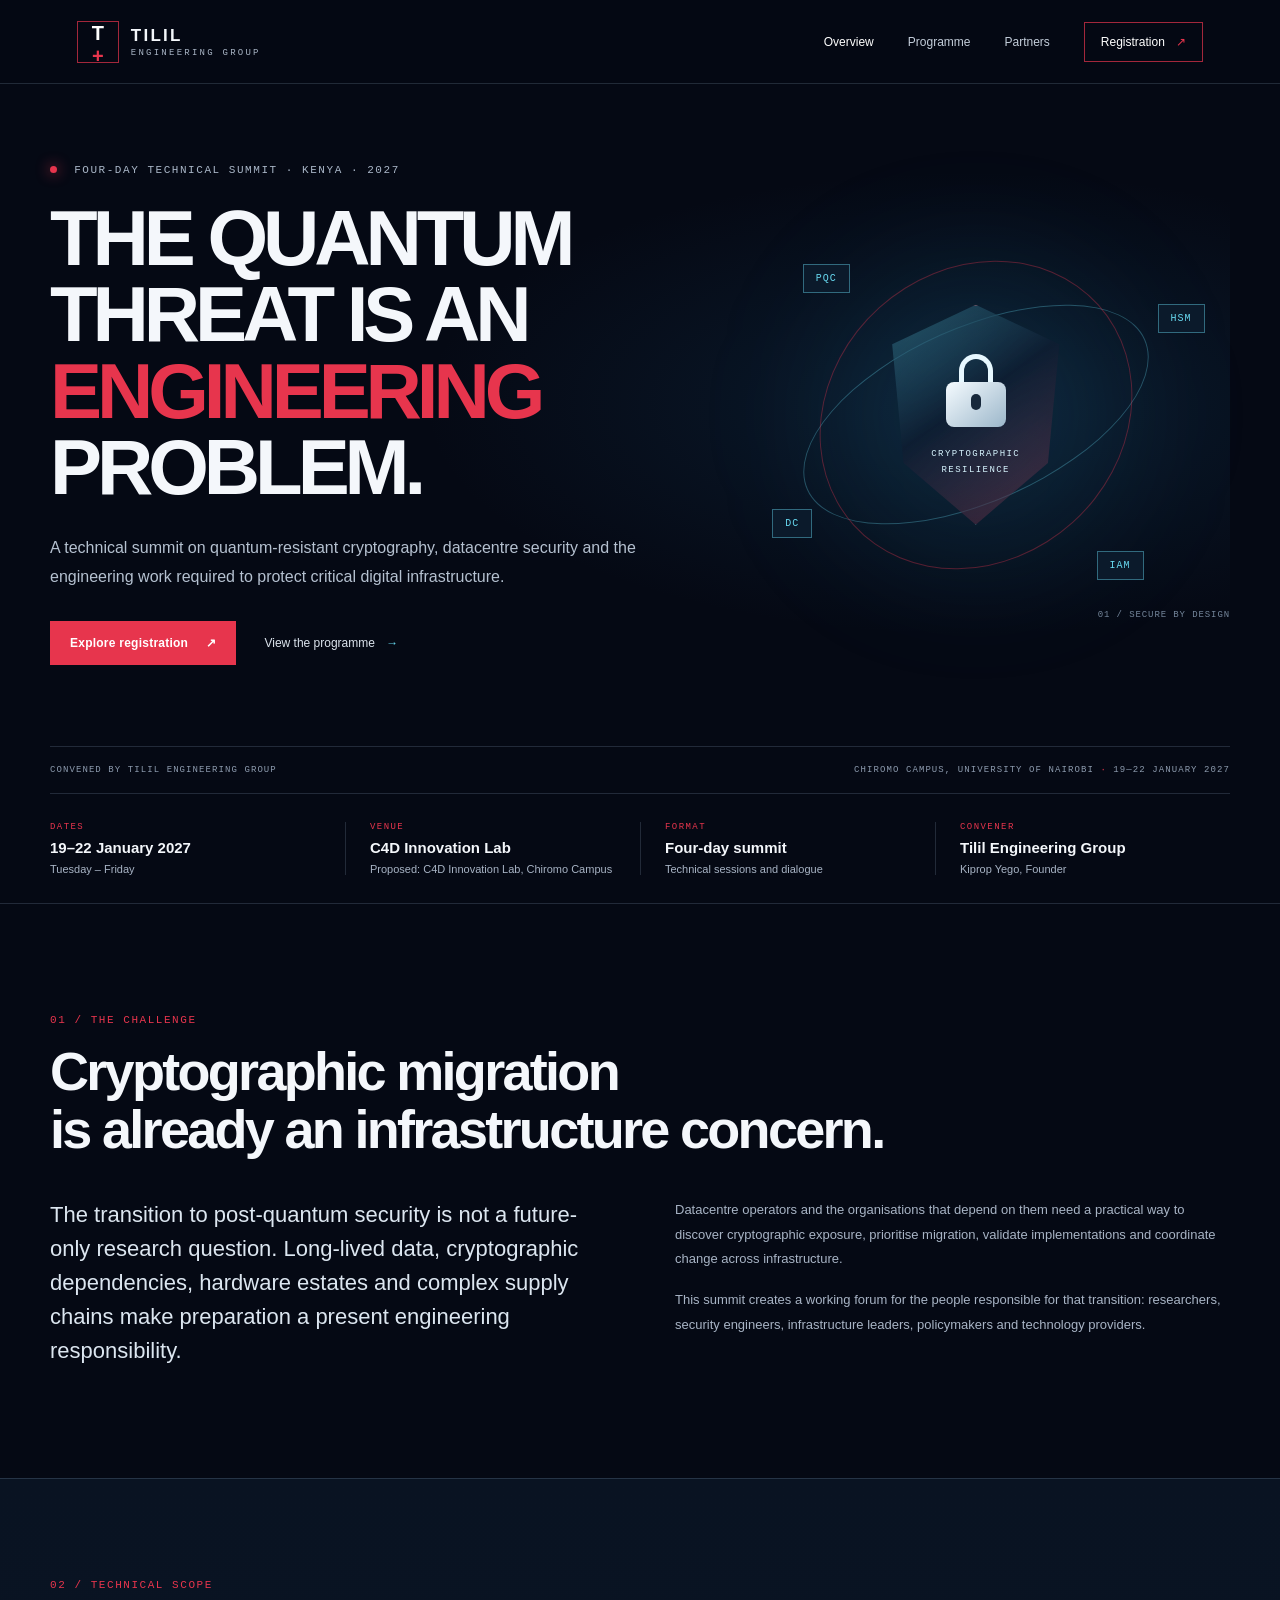
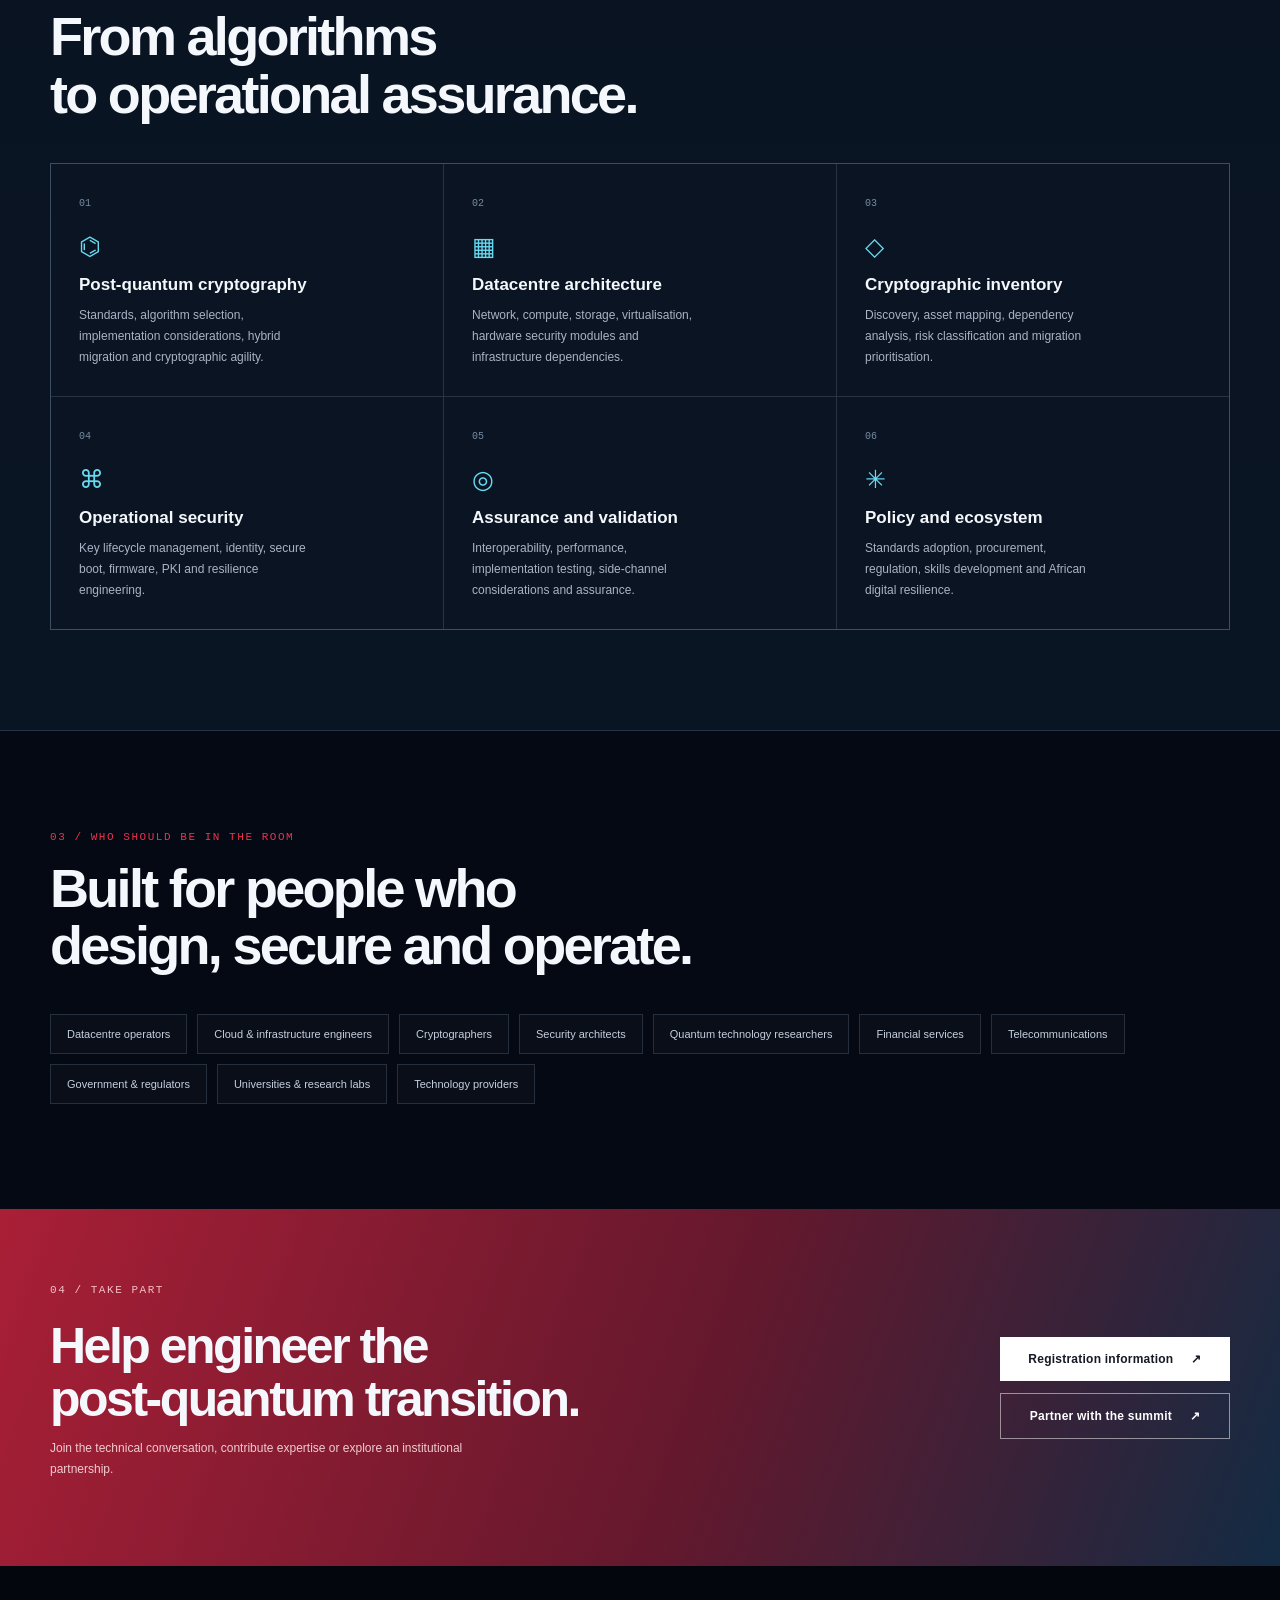
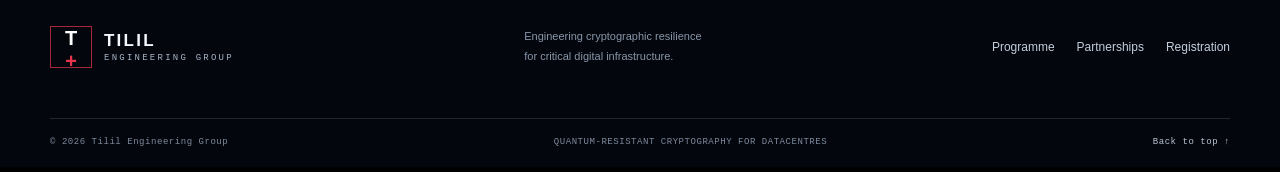
==== commit 196a9814: "Remove third-party hosted font requests from public pages" ====
--- a/index.html
+++ b/index.html
@@ -9,9 +9,9 @@
   <meta property="og:title" content="Quantum-Resistant Cryptography for Datacentres | Nairobi 2027">
   <meta property="og:description" content="Four days bringing cryptography, datacentre engineering, security architecture, research and policy together.">
   <title>Quantum-Resistant Cryptography for Datacentres | 2027 Summit</title>
-  <link rel="preconnect" href="https://fonts.googleapis.com">
-  <link rel="preconnect" href="https://fonts.gstatic.com" crossorigin>
-  <link href="https://fonts.googleapis.com/css2?family=DM+Mono:wght@400;500&family=Inter:wght@400;500;600;700;800;900&family=Space+Grotesk:wght@500;600;700&display=swap" rel="stylesheet">
+  
+  
+  
   <link rel="stylesheet" href="styles.css">
   <link rel="stylesheet" href="refinements.css">
   <script src="script.js" defer></script>
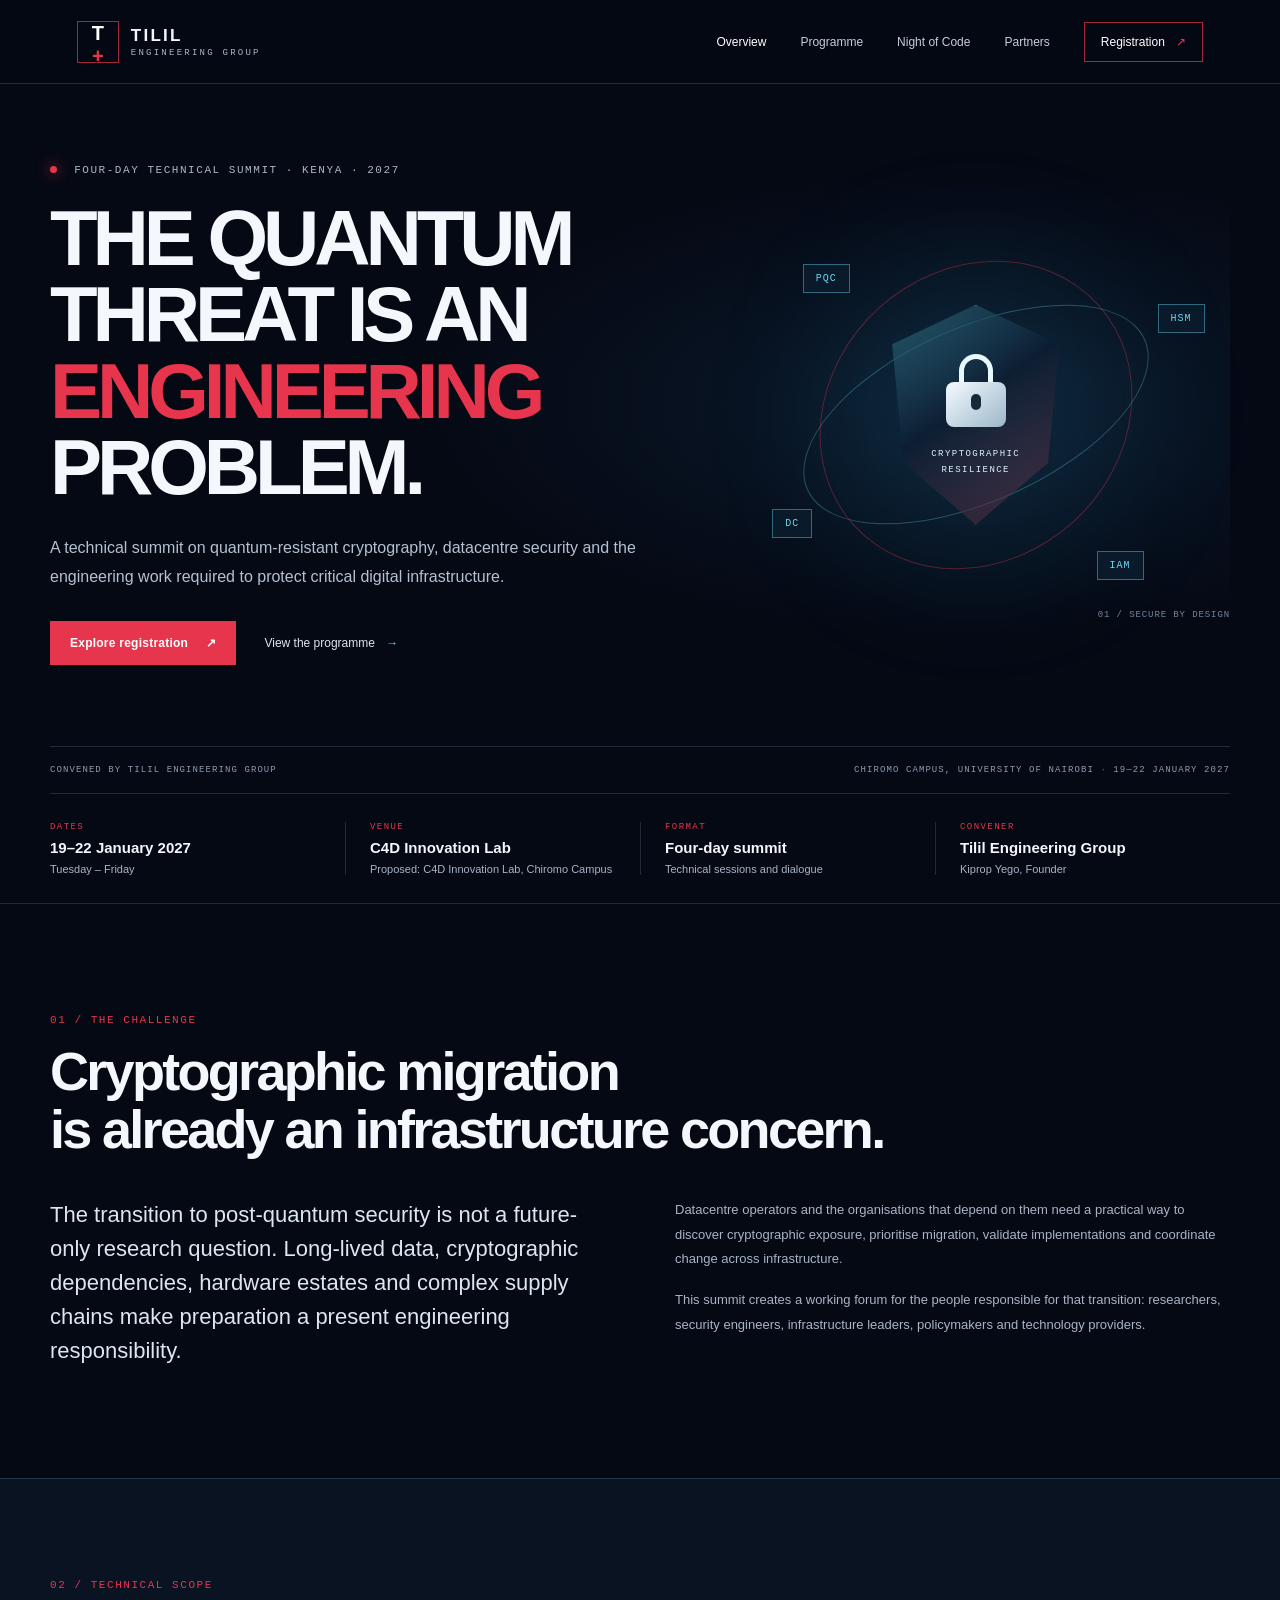
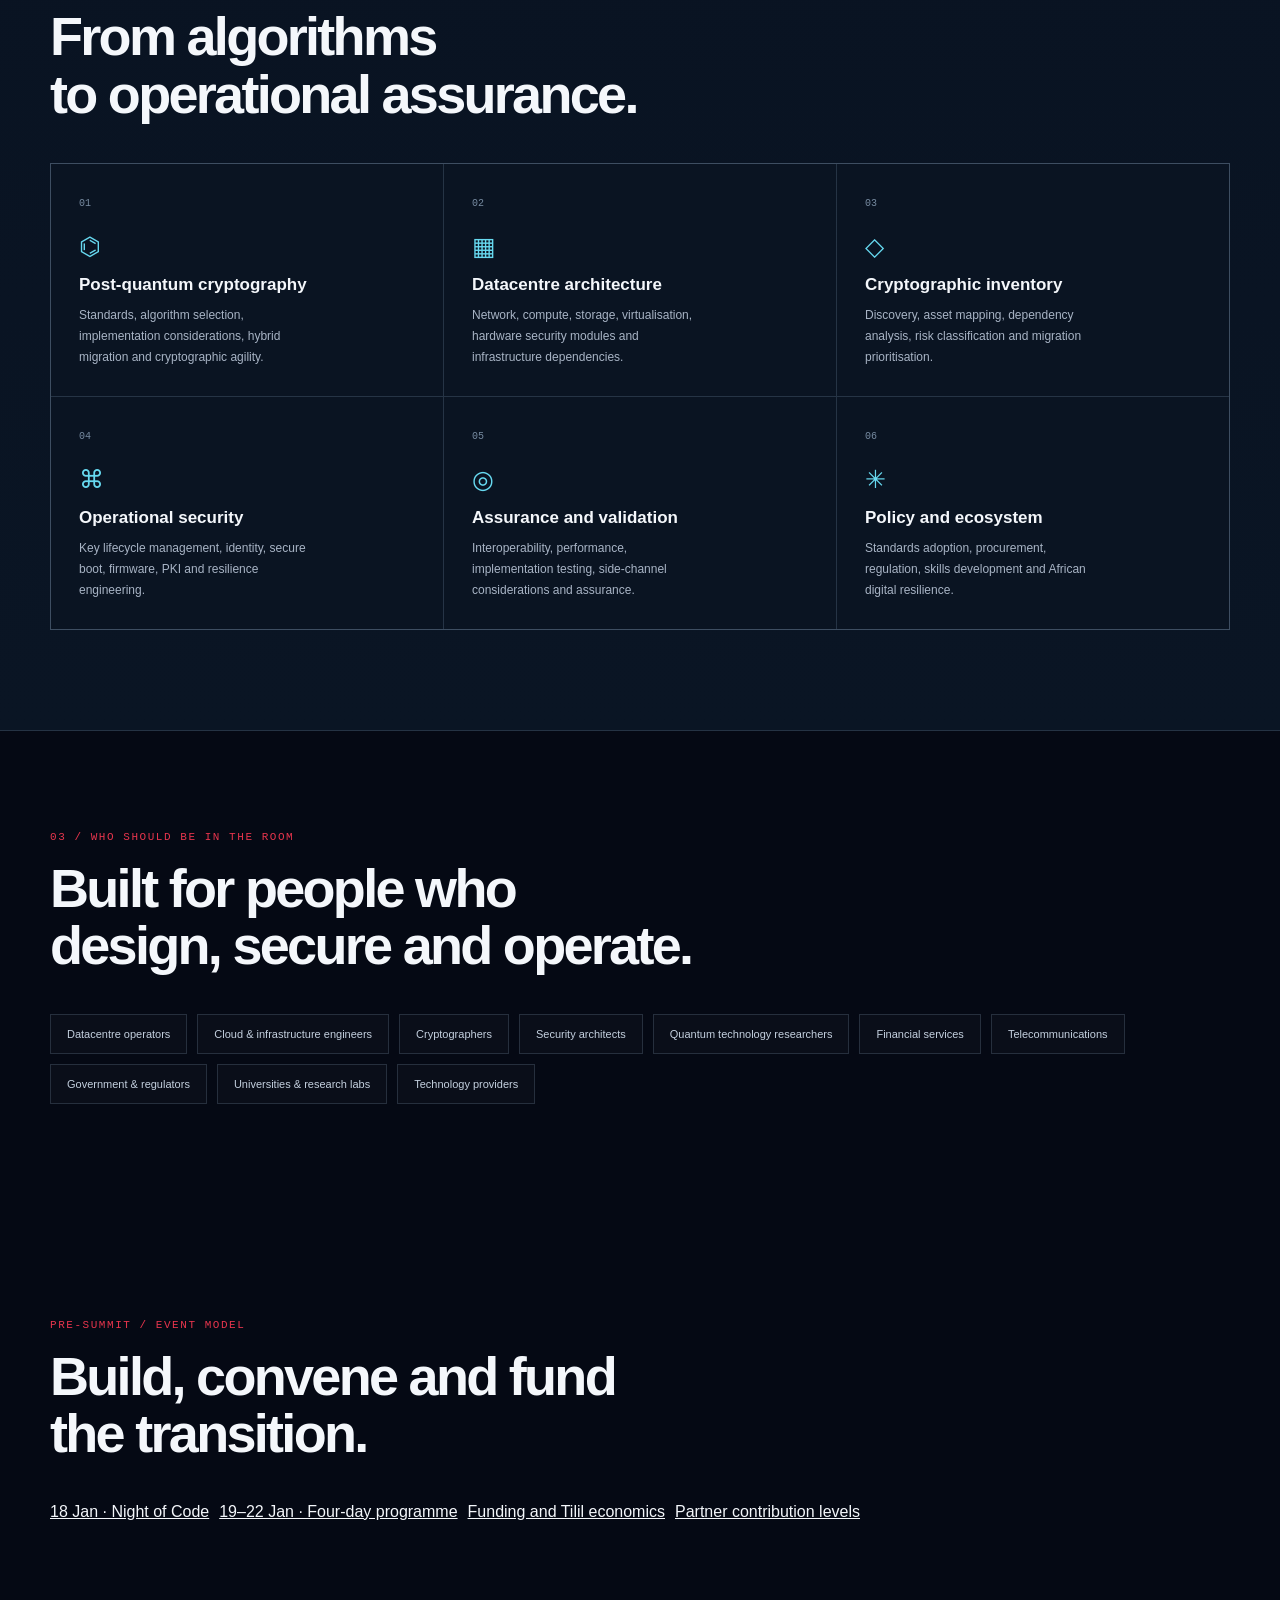
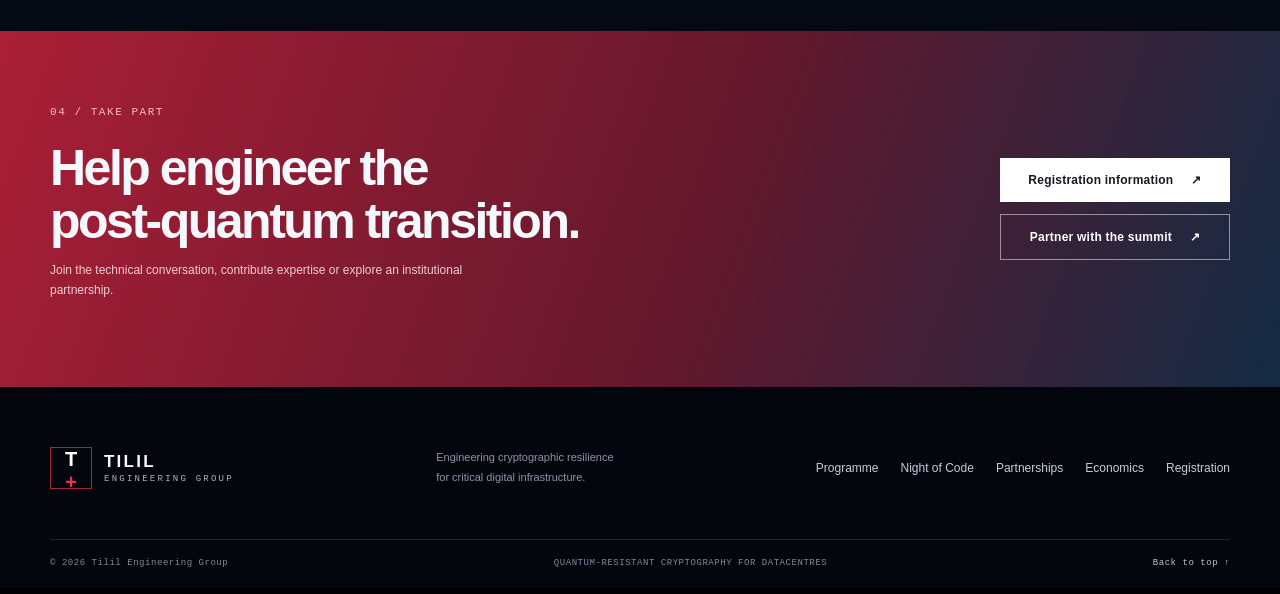
==== commit 3956c7e3: "Align summit site with approved contact and programme planning" ====
--- a/index.html
+++ b/index.html
@@ -27,6 +27,7 @@
     <nav class="primary-nav" id="primary-nav" aria-label="Main navigation">
       <a href="index.html" aria-current="page">Overview</a>
       <a href="programme.html">Programme</a>
+      <a href="night-of-code.html">Night of Code</a>
       <a href="sponsors.html">Partners</a>
       <a class="nav-cta" href="registration.html">Registration <span aria-hidden="true">↗</span></a>
     </nav>
@@ -88,13 +89,15 @@
       <div class="audience-list"><span>Datacentre operators</span><span>Cloud & infrastructure engineers</span><span>Cryptographers</span><span>Security architects</span><span>Quantum technology researchers</span><span>Financial services</span><span>Telecommunications</span><span>Government & regulators</span><span>Universities & research labs</span><span>Technology providers</span></div>
     </section>
 
+    <section class="section-wrap section-block"><div class="section-heading"><p class="eyebrow">PRE-SUMMIT / EVENT MODEL</p><h2>Build, convene and fund<br>the transition.</h2></div><div class="audience-list"><a href="night-of-code.html">18 Jan · Night of Code</a><a href="programme.html">19–22 Jan · Four-day programme</a><a href="economics.html">Funding and Tilil economics</a><a href="sponsors.html">Partner contribution levels</a></div></section>
+
     <section class="cta-band">
       <div class="section-wrap cta-inner"><div><p class="eyebrow">04 / TAKE PART</p><h2>Help engineer the<br>post-quantum transition.</h2><p>Join the technical conversation, contribute expertise or explore an institutional partnership.</p></div><div class="cta-actions"><a class="button button-light" href="registration.html">Registration information <span aria-hidden="true">↗</span></a><a class="button button-outline" href="sponsors.html">Partner with the summit <span aria-hidden="true">↗</span></a></div></div>
     </section>
   </main>
 
   <footer class="site-footer">
-    <div class="footer-main"><a class="brand footer-brand" href="index.html"><span class="brand-symbol" aria-hidden="true">T<span>+</span></span><span class="brand-name"><strong>TILIL</strong><small>ENGINEERING GROUP</small></span></a><p>Engineering cryptographic resilience<br>for critical digital infrastructure.</p><div class="footer-links"><a href="programme.html">Programme</a><a href="sponsors.html">Partnerships</a><a href="registration.html">Registration</a></div></div>
+    <div class="footer-main"><a class="brand footer-brand" href="index.html"><span class="brand-symbol" aria-hidden="true">T<span>+</span></span><span class="brand-name"><strong>TILIL</strong><small>ENGINEERING GROUP</small></span></a><p>Engineering cryptographic resilience<br>for critical digital infrastructure.</p><div class="footer-links"><a href="programme.html">Programme</a><a href="night-of-code.html">Night of Code</a><a href="sponsors.html">Partnerships</a><a href="economics.html">Economics</a><a href="registration.html">Registration</a></div></div>
     <div class="footer-bottom"><span>© <span data-year>2026</span> Tilil Engineering Group</span><span>QUANTUM-RESISTANT CRYPTOGRAPHY FOR DATACENTRES</span><a href="#main">Back to top ↑</a></div>
   </footer>
 </body>
--- a/styles.css
+++ b/styles.css
@@ -53,7 +53,9 @@
   inset: 0;
   background:
     linear-gradient(90deg, rgba(0, 0, 0, 0.62), rgba(0, 0, 0, 0.2) 55%, rgba(0, 0, 0, 0.7)),
-    url("https://images.unsplash.com/photo-1518770660439-4636190af475?auto=format&fit=crop&w=1600&q=80") center/cover no-repeat;
+    radial-gradient(circle at 18% 20%, rgba(36, 199, 255, 0.12), transparent 34%),
+    radial-gradient(circle at 82% 72%, rgba(255, 44, 67, 0.10), transparent 36%),
+    repeating-linear-gradient(135deg, rgba(255,255,255,0.018) 0 1px, transparent 1px 28px);
   opacity: 0.82;
 }
 
